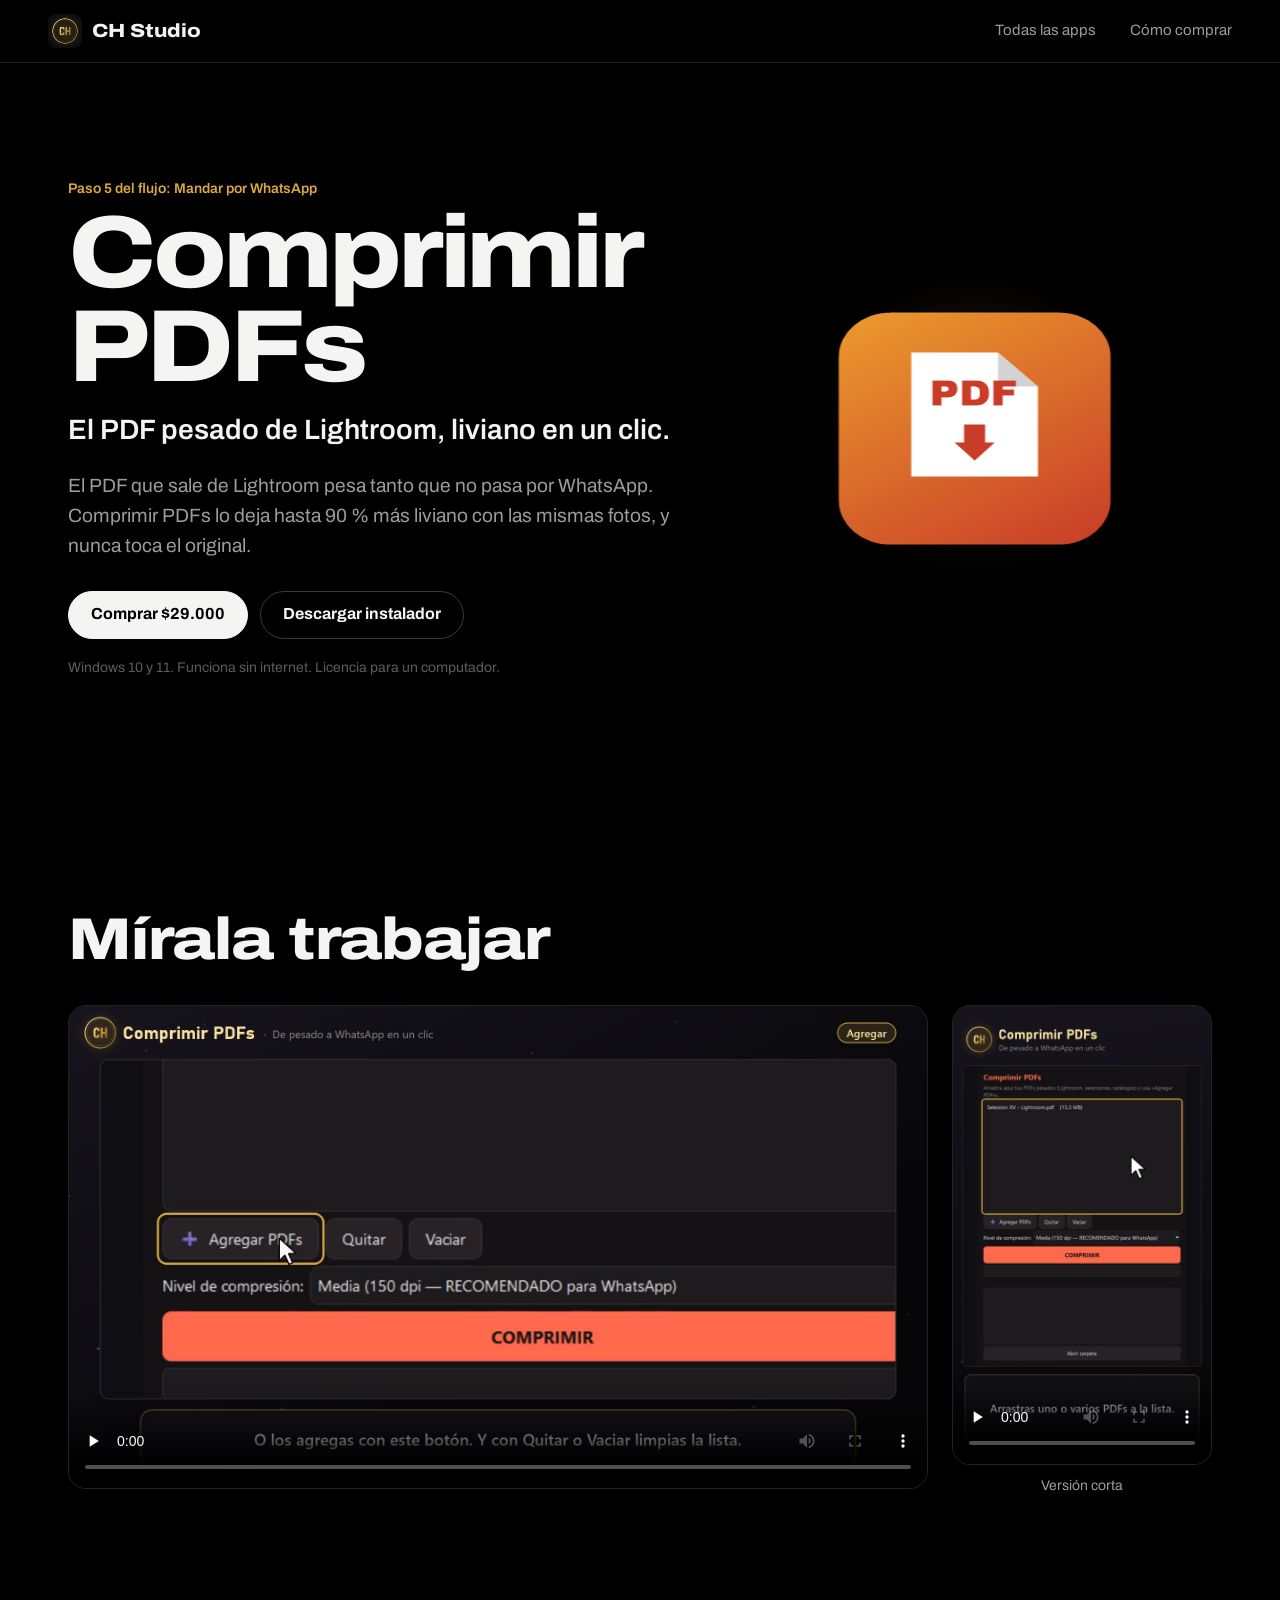
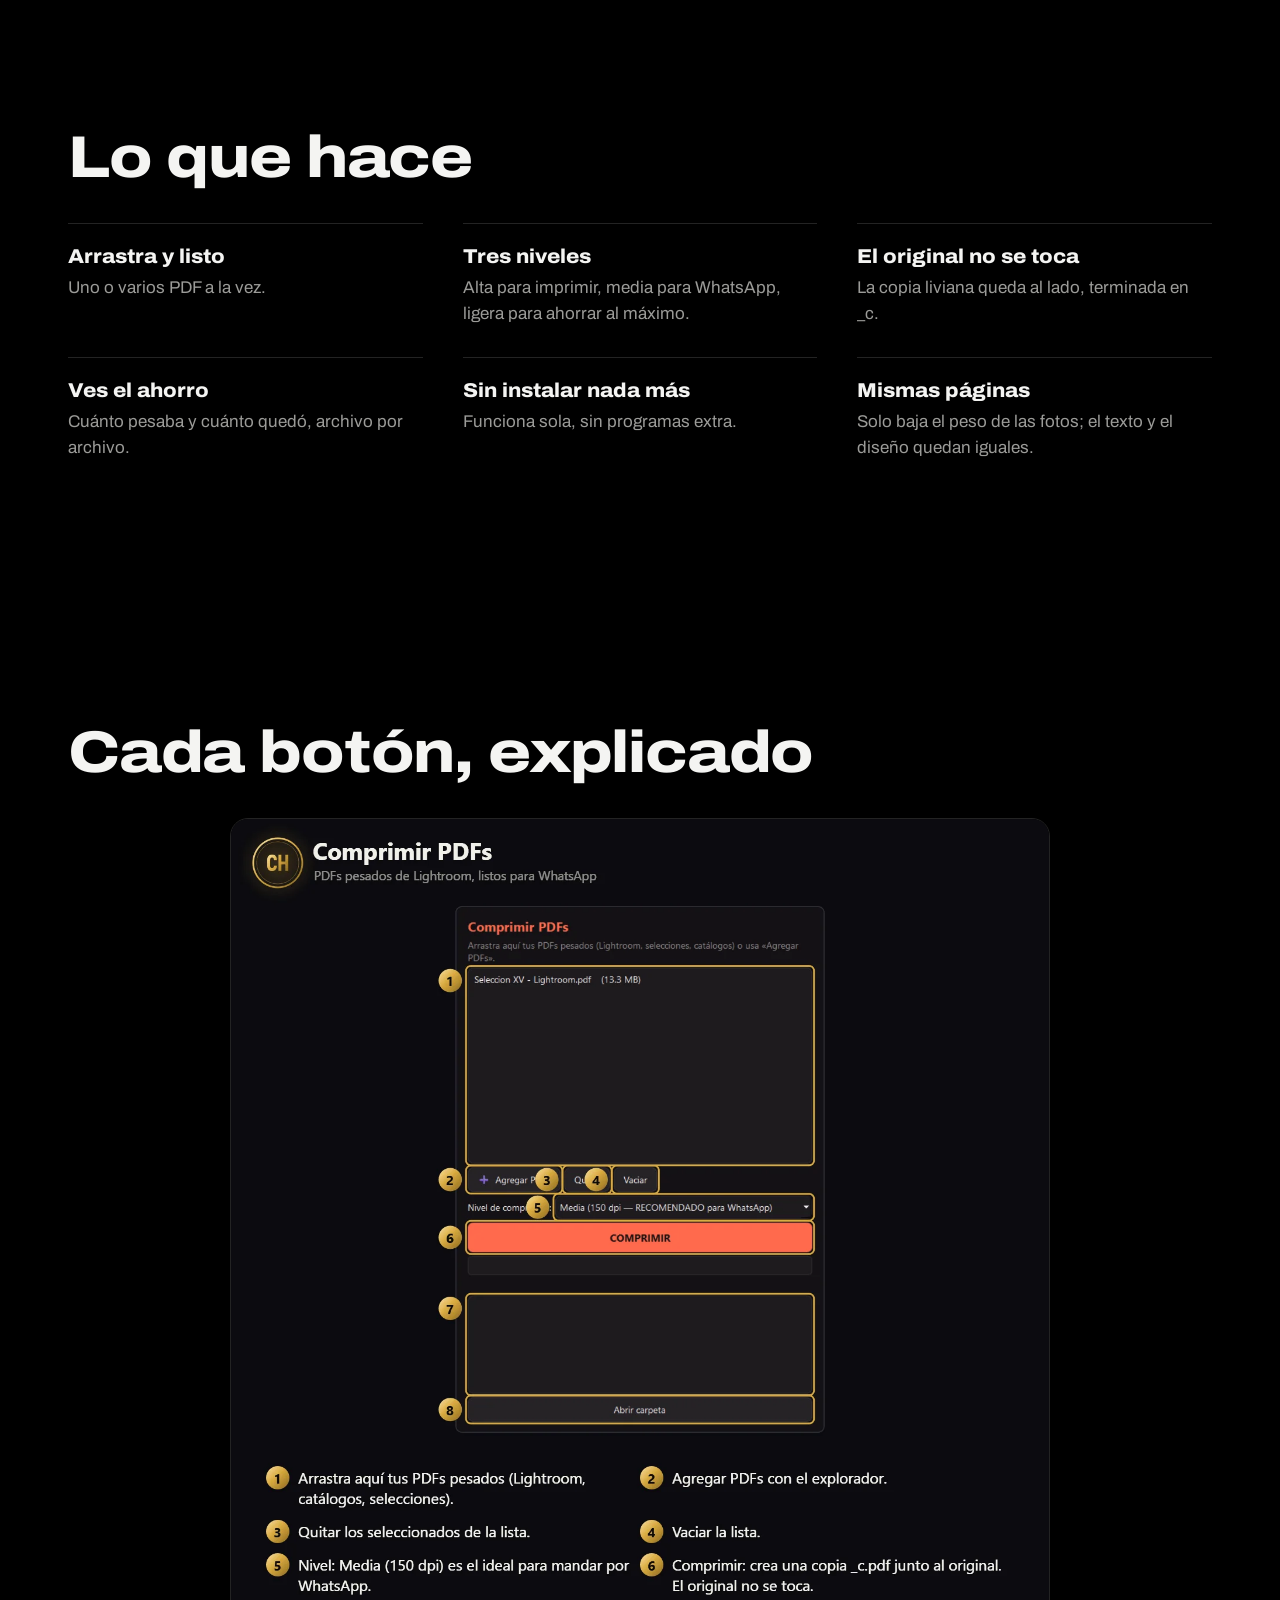
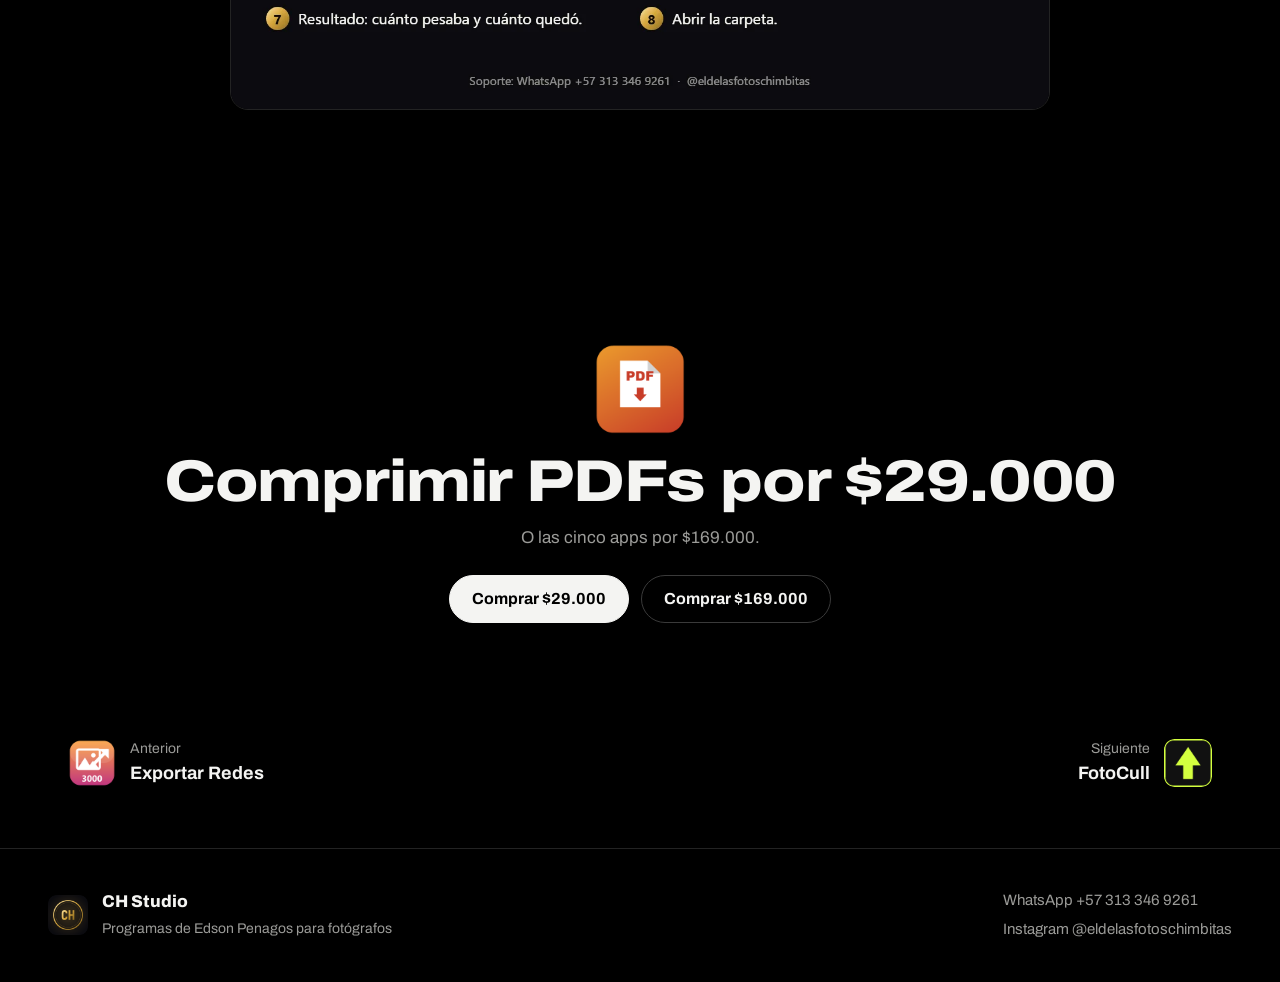
==== comprimir-pdfs.html @ 0a43f60b "Tienda CH Studio: portada, paginas de apps, videos y compra Co-Authored-By: Claude Opus 5.5 <noreply" ====
<!doctype html>
<html lang="es">
<head>
<meta charset="utf-8">
<meta name="viewport" content="width=device-width, initial-scale=1">
<title>Comprimir PDFs | CH Studio</title>
<meta name="description" content="El PDF pesado de Lightroom, liviano en un clic. El PDF que sale de Lightroom pesa tanto que no pasa por WhatsApp. Comprimir PDFs lo deja hasta 90 % más liviano con las mismas fotos, y nunca toca el original.">
<meta property="og:title" content="Comprimir PDFs | CH Studio">
<meta property="og:description" content="El PDF pesado de Lightroom, liviano en un clic. El PDF que sale de Lightroom pesa tanto que no pasa por WhatsApp. Comprimir PDFs lo deja hasta 90 % más liviano con las mismas fotos, y nunca toca el original.">
<meta property="og:image" content="https://eldelasfotoschimbitas.github.io/chstudio/video/comprimir-pdfs-guia.jpg">
<meta property="og:url" content="https://eldelasfotoschimbitas.github.io/chstudio/comprimir-pdfs.html">
<meta property="og:type" content="website">
<meta name="theme-color" content="#000000">
<link rel="icon" href="favicon.png">
<link rel="preconnect" href="https://fonts.googleapis.com"><link rel="preconnect" href="https://fonts.gstatic.com" crossorigin><link href="https://fonts.googleapis.com/css2?family=Archivo:wdth,wght@62..125,300..900&display=swap" rel="stylesheet">
<link rel="stylesheet" href="estilo.css">
</head>
<body>
<header class="barra">
  <a class="marca" href="index.html" aria-label="CH Studio, inicio"><img src="img/ch.png" alt="" width="34" height="34"><span>CH Studio</span></a>
  <nav><a href="index.html#apps">Todas las apps</a><a href="index.html#comprar-como">Cómo comprar</a></nav>
</header>

<main class="prod">
<section class="prod-hero">
  <div class="prod-txt">
    <p class="paso">Paso 5 del flujo: Mandar por WhatsApp</p>
    <h1>Comprimir PDFs</h1>
    <p class="frase">El PDF pesado de Lightroom, liviano en un clic.</p>
    <p class="lead">El PDF que sale de Lightroom pesa tanto que no pasa por WhatsApp. Comprimir PDFs lo deja hasta 90 % más liviano con las mismas fotos, y nunca toca el original.</p>
    <div class="cta">
      <button type="button" class="btn" data-comprar data-nombre="Comprimir PDFs" data-precio="29000" data-archivo="CHStudio-ComprimirPDFs-Setup.exe" data-mb="25">Comprar $29.000</button>
      <a class="btn sec" href="https://github.com/eldelasfotoschimbitas/chstudio/releases/latest/download/CHStudio-ComprimirPDFs-Setup.exe">Descargar instalador</a>
    </div>
    <p class="req">Windows 10 y 11. Funciona sin internet. Licencia para un computador.</p>
  </div>
  <div class="prod-ico"><img src="img/apps/comprimir-pdfs.png" alt="Ícono de Comprimir PDFs" width="256" height="256"></div>
</section>

<section class="ver">
  <h2>Mírala trabajar</h2>
  <div class="videos">
    <video controls preload="none" poster="video/comprimir-pdfs-guia.jpg" width="1920" height="1080">
      <source src="video/comprimir-pdfs-guia.mp4" type="video/mp4">
    </video>
    <figure class="corto">
      <video controls preload="none" poster="video/comprimir-pdfs-corto.jpg" width="1080" height="1920">
        <source src="video/comprimir-pdfs-corto.mp4" type="video/mp4">
      </video>
      <figcaption>Versión corta</figcaption>
    </figure>
  </div>
</section>

<section class="funciones">
  <h2>Lo que hace</h2>
  <ul><li><h3>Arrastra y listo</h3><p>Uno o varios PDF a la vez.</p></li><li><h3>Tres niveles</h3><p>Alta para imprimir, media para WhatsApp, ligera para ahorrar al máximo.</p></li><li><h3>El original no se toca</h3><p>La copia liviana queda al lado, terminada en _c.</p></li><li><h3>Ves el ahorro</h3><p>Cuánto pesaba y cuánto quedó, archivo por archivo.</p></li><li><h3>Sin instalar nada más</h3><p>Funciona sola, sin programas extra.</p></li><li><h3>Mismas páginas</h3><p>Solo baja el peso de las fotos; el texto y el diseño quedan iguales.</p></li></ul>
</section>

<section class="guia">
  <h2>Cada botón, explicado</h2>
  <a href="img/guias/comprimir-pdfs.webp" target="_blank" rel="noopener">
    <img src="img/guias/comprimir-pdfs.webp" alt="Guía de Comprimir PDFs con cada botón numerado y explicado" loading="lazy" width="1400" height="1600">
  </a>
</section>

<section class="cierre">
  <img src="img/apps/comprimir-pdfs.png" alt="" width="96" height="96">
  <h2>Comprimir PDFs por $29.000</h2>
  <p>O las cinco apps por $169.000.</p>
  <div class="cta"><button type="button" class="btn" data-comprar data-nombre="Comprimir PDFs" data-precio="29000" data-archivo="CHStudio-ComprimirPDFs-Setup.exe" data-mb="25">Comprar $29.000</button><button type="button" class="btn sec" data-comprar data-nombre="Suite completa" data-precio="169000" data-archivo="CHStudio-Suite-Setup.exe" data-mb="39">Comprar $169.000</button></div>
</section>

<nav class="otras" aria-label="Otras apps">
  <a href="exportar-redes.html"><img src="img/apps/exportar-redes.png" alt="" width="48" height="48"><span>Anterior<br><b>Exportar Redes</b></span></a>
  <a href="fotocull.html" class="der"><span>Siguiente<br><b>FotoCull</b></span><img src="img/apps/fotocull.png" alt="" width="48" height="48"></a>
</nav>
</main>
<footer class="pie">
  <div><img src="img/ch.png" alt="" width="40" height="40"><p>CH Studio<br><span>Programas de Edson Penagos para fotógrafos</span></p></div>
  <div class="pie-links">
    <a href="https://wa.me/573133469261" target="_blank" rel="noopener">WhatsApp +57 313 346 9261</a>
    <a href="https://www.instagram.com/eldelasfotoschimbitas" target="_blank" rel="noopener">Instagram @eldelasfotoschimbitas</a>
  </div>
</footer>

<dialog id="compra" aria-labelledby="compra-titulo">
  <form method="dialog" class="cerrar-f"><button class="cerrar" aria-label="Cerrar">×</button></form>
  <h2 id="compra-titulo">Comprar <span data-c="nombre"></span></h2>
  <p class="precio-dlg" data-c="precio"></p>
  <ol class="pasos-compra">
    <li>
      <h3>Descarga e instala</h3>
      <p>Funciona en Windows 10 y 11. Pesa <span data-c="mb"></span> MB.</p>
      <a class="btn sec" data-c="descarga" href="#">Descargar instalador</a>
    </li>
    <li>
      <h3>Copia tu código de equipo</h3>
      <p>Al abrir la app aparece un código como <code>3QPC9-U39LG-AJ6</code>. Pégalo aquí:</p>
      <input id="codigo" autocomplete="off" spellcheck="false" placeholder="XXXXX-XXXXX-XXX" aria-label="Código de equipo">
    </li>
    <li>
      <h3>Paga <span data-c="precio2"></span></h3>
      <div class="cuentas">
        <div><span>Nequi</span><b>3232277118</b><button type="button" class="copiar" data-copiar="3232277118">Copiar</button></div>
        <div><span>Bancolombia Ahorros</span><b>31236611151</b><button type="button" class="copiar" data-copiar="31236611151">Copiar</button></div>
      </div>
      <p class="nota">A nombre de Edson David Penagos.</p>
    </li>
    <li>
      <h3>Envía el comprobante</h3>
      <p>Te respondemos por WhatsApp con tu clave de activación.</p>
      <a class="btn wa" id="enviar-wa" href="#" target="_blank" rel="noopener">Enviar comprobante por WhatsApp</a>
    </li>
  </ol>
</dialog>
<script>window.CH = {"wa": "573133469261", "descarga": "https://github.com/eldelasfotoschimbitas/chstudio/releases/latest/download/"};</script>
<script src="tienda.js"></script>
</body></html>
---- estilo.css ----
:root {
  --negro: #000;
  --blanco: #f4f4f2;
  --gris: #9b9b98;
  --gris-2: #5c5c5a;
  --linea: #232323;
  --panel: #0c0c0c;
  --oro: #d9a93f;
  --oro-claro: #fbe3a1;
  --ancho: 1240px;
  color-scheme: dark;
}

* { box-sizing: border-box; }
html { scroll-behavior: smooth; }
body {
  margin: 0;
  background: var(--negro);
  color: var(--blanco);
  font-family: "Archivo", "Segoe UI", system-ui, sans-serif;
  font-size: 17px;
  line-height: 1.55;
  font-variation-settings: "wdth" 100;
  -webkit-font-smoothing: antialiased;
}
img, video { max-width: 100%; display: block; }
a { color: inherit; }
h1, h2, h3 { margin: 0; line-height: 1.02; font-weight: 800; }
h2 {
  font-size: clamp(34px, 4.6vw, 64px);
  font-variation-settings: "wdth" 118;
  letter-spacing: -0.02em;
}
p { margin: 0; }
:focus-visible { outline: 2px solid var(--oro); outline-offset: 3px; border-radius: 6px; }
code { font-family: Consolas, monospace; background: #161616; padding: 2px 6px; border-radius: 4px; }

/* ---------- barra ---------- */
.barra {
  position: sticky; top: 0; z-index: 20;
  display: flex; align-items: center; justify-content: space-between;
  padding: 14px clamp(16px, 4vw, 48px);
  background: rgba(0, 0, 0, .82);
  backdrop-filter: blur(12px);
  border-bottom: 1px solid var(--linea);
}
.marca { display: flex; align-items: center; gap: 10px; text-decoration: none; font-weight: 800;
  font-variation-settings: "wdth" 115; font-size: 19px; }
.barra nav { display: flex; gap: clamp(14px, 3vw, 34px); font-size: 15px; }
.barra nav a { text-decoration: none; color: var(--gris); }
.barra nav a:hover { color: var(--blanco); }

/* ---------- botones ---------- */
.btn {
  display: inline-flex; align-items: center; justify-content: center;
  min-height: 48px; padding: 0 22px;
  border-radius: 999px; border: 1px solid var(--blanco);
  background: var(--blanco); color: var(--negro);
  font: inherit; font-weight: 700; font-size: 16px; text-decoration: none; cursor: pointer;
  transition: background .15s, color .15s, border-color .15s;
}
.btn:hover { background: var(--oro-claro); border-color: var(--oro-claro); }
.btn.sec { background: transparent; color: var(--blanco); border-color: #3a3a3a; }
.btn.sec:hover { border-color: var(--blanco); }
.btn.wa { background: #1faf5a; border-color: #1faf5a; color: #fff; }
.btn.wa:hover { background: #25d366; border-color: #25d366; }
.cta { display: flex; flex-wrap: wrap; gap: 12px; margin-top: 30px; }

main section { padding: clamp(64px, 9vw, 130px) clamp(16px, 4vw, 48px); max-width: var(--ancho); margin: 0 auto; }

/* ---------- hero: hoja de contactos con apps flotando ---------- */
.hero {
  display: grid; grid-template-columns: 1fr 1.05fr; gap: clamp(28px, 5vw, 72px); align-items: center;
  padding-top: clamp(48px, 7vw, 96px);
}
.hero h1 {
  font-size: clamp(44px, 5.2vw, 80px);
  font-variation-settings: "wdth" 112;
  letter-spacing: -0.035em;
  line-height: .95;
}
.lead { color: var(--gris); font-size: clamp(17px, 1.5vw, 20px); max-width: 34em; margin-top: 24px; }

.hoja {
  position: relative;
  padding: 26px 22px;
  background:
    radial-gradient(circle, #000 0 4px, transparent 5px) 0 6px / 22px 22px repeat-x,
    radial-gradient(circle, #000 0 4px, transparent 5px) 0 calc(100% - 6px) / 22px 22px repeat-x,
    #151515;
  border-radius: 6px;
  transform: rotate(-1.5deg);
}
.hoja-fotos { display: grid; grid-template-columns: repeat(4, 1fr); gap: 10px; }
.hoja-fotos figure { margin: 0; }
.hoja-fotos img { width: 100%; aspect-ratio: 5 / 6; object-fit: cover; filter: grayscale(1) contrast(1.08) brightness(.82); }
.hoja-fotos figcaption {
  font-size: 10px; color: #6b6b6b; margin-top: 3px; letter-spacing: .04em;
  font-variation-settings: "wdth" 75;
}

.flota {
  position: absolute; width: clamp(70px, 9vw, 122px); text-decoration: none;
  filter: drop-shadow(0 18px 28px rgba(0, 0, 0, .75));
  animation: flotar 7s ease-in-out infinite;
  transform-origin: center;
}
.flota img { width: 100%; height: auto; border-radius: 22%; transition: transform .2s; }
.flota span {
  position: absolute; left: 50%; top: 100%; transform: translate(-50%, 4px);
  white-space: nowrap; font-size: 13px; font-weight: 700; background: var(--blanco); color: var(--negro);
  padding: 3px 10px; border-radius: 999px; opacity: 0; transition: opacity .15s;
}
.flota:hover img, .flota:focus-visible img { transform: scale(1.08) rotate(-3deg); }
.flota:hover span, .flota:focus-visible span { opacity: 1; }
.f0 { left: -6%; top: 8%; animation-duration: 7.5s; }
.f1 { left: 38%; top: -9%; animation-duration: 6.2s; animation-delay: -2s; }
.f2 { right: -5%; top: 22%; animation-duration: 8s; animation-delay: -4s; }
.f3 { left: 16%; bottom: -8%; animation-duration: 6.8s; animation-delay: -1s; }
.f4 { right: 14%; bottom: 6%; animation-duration: 7.2s; animation-delay: -3s; }
@keyframes flotar {
  0%, 100% { translate: 0 0; rotate: -2deg; }
  50% { translate: 0 -16px; rotate: 2deg; }
}

/* ---------- lista de apps ---------- */
.apps .sub { color: var(--gris); margin-top: 14px; }
.filas { list-style: none; margin: 48px 0 0; padding: 0; border-top: 1px solid var(--linea); }
.fila {
  display: grid; grid-template-columns: 34px 80px 1fr auto; gap: clamp(14px, 2.4vw, 30px); align-items: center;
  padding: 26px 0; border-bottom: 1px solid var(--linea);
}
.fila .n { color: var(--gris-2); font-weight: 700; font-variation-settings: "wdth" 80; font-size: 20px; }
.fila .ico { border-radius: 22%; }
.paso { color: var(--oro); font-size: 14px; font-weight: 600; margin-bottom: 4px; }
.fila h3 { font-size: clamp(24px, 2.6vw, 34px); font-variation-settings: "wdth" 112; letter-spacing: -0.015em; }
.fila h3 a { text-decoration: none; }
.fila h3 a:hover { text-decoration: underline; text-decoration-thickness: 2px; text-underline-offset: 5px; }
.fila .txt p:last-child { color: var(--gris); margin-top: 6px; }
.fila .acc { display: flex; gap: 10px; flex-wrap: wrap; justify-content: flex-end; }

/* ---------- suite ---------- */
.suite {
  display: grid; grid-template-columns: 1.2fr 1fr; gap: 40px; align-items: center;
  border: 1px solid #2c2c2c; border-radius: 28px; padding: clamp(28px, 5vw, 64px) !important;
  margin-top: 20px !important; background: var(--panel);
}
.suite > div > p { color: var(--gris); margin-top: 16px; font-size: 19px; }
.suite s { color: var(--gris-2); }
.suite-iconos { display: grid; grid-template-columns: repeat(3, 1fr); gap: 18px; justify-items: center; }
.suite-iconos img { width: 100%; max-width: 104px; border-radius: 22%; }

/* ---------- cómo comprar ---------- */
.como { display: grid; grid-template-columns: 1fr 1fr; gap: 20px 64px; align-items: start; }
.como h2 { grid-column: 1 / -1; }
.como ol { list-style: none; counter-reset: p; margin: 20px 0 0; padding: 0; }
.como li { counter-increment: p; position: relative; padding: 0 0 26px 58px; }
.como li::before {
  content: counter(p); position: absolute; left: 0; top: -4px;
  width: 40px; height: 40px; border-radius: 50%; border: 1px solid #3a3a3a;
  display: grid; place-items: center; font-weight: 800; color: var(--oro);
}
.como h3 { font-size: 21px; font-variation-settings: "wdth" 110; }
.como li p { color: var(--gris); margin-top: 6px; max-width: 32em; }
.como-img { margin: 20px 0 0; }
.como-img img { border-radius: 16px; border: 1px solid var(--linea); }

/* ---------- preguntas ---------- */
.faq { max-width: 900px !important; }
.faq h2 { margin-bottom: 30px; }
.faq details { border-top: 1px solid var(--linea); padding: 20px 0; }
.faq details:last-of-type { border-bottom: 1px solid var(--linea); }
.faq summary { cursor: pointer; font-weight: 700; font-size: 19px; list-style: none; display: flex; justify-content: space-between; gap: 20px; }
.faq summary::after { content: "+"; color: var(--gris); font-weight: 400; }
.faq details[open] summary::after { content: "−"; }
.faq details p { color: var(--gris); margin-top: 12px; max-width: 46em; }

/* ---------- página de producto ---------- */
.prod-hero { display: grid; grid-template-columns: 1.3fr 1fr; gap: 48px; align-items: center; }
.prod-hero h1 { font-size: clamp(52px, 8vw, 118px); font-variation-settings: "wdth" 115; letter-spacing: -0.04em; line-height: .92; margin-top: 6px; }
.frase { font-size: clamp(21px, 2.2vw, 28px); margin-top: 18px; font-weight: 600; max-width: 22em; line-height: 1.25; }
.req { color: var(--gris-2); font-size: 14px; margin-top: 18px; }
.prod-ico { display: grid; place-items: center; position: relative; }
.prod-ico::before {
  content: ""; position: absolute; width: 70%; aspect-ratio: 1; border-radius: 50%;
  background: radial-gradient(circle, rgba(217, 169, 63, .22), transparent 68%);
}
.prod-ico img { width: min(300px, 70%); border-radius: 22%; position: relative;
  filter: drop-shadow(0 30px 50px rgba(0, 0, 0, .9)); animation: flotar 7s ease-in-out infinite; }

.ver h2, .funciones h2, .guia h2 { margin-bottom: 36px; }
.videos { display: grid; grid-template-columns: 1fr 260px; gap: 24px; align-items: start; }
.videos video { width: 100%; height: auto; border-radius: 18px; background: #111; border: 1px solid var(--linea); }
.corto { margin: 0; }
.corto figcaption { color: var(--gris); font-size: 14px; margin-top: 10px; text-align: center; }

.funciones ul { list-style: none; padding: 0; margin: 0; display: grid; grid-template-columns: repeat(3, 1fr); gap: 0 40px; }
.funciones li { border-top: 1px solid var(--linea); padding: 22px 0 30px; }
.funciones h3 { font-size: 20px; font-variation-settings: "wdth" 108; }
.funciones li p { color: var(--gris); margin-top: 8px; }

.guia img { border-radius: 18px; border: 1px solid var(--linea); max-width: 820px; margin: 0 auto; width: 100%; height: auto; }

.cierre { text-align: center; display: grid; justify-items: center; gap: 14px; }
.cierre img { border-radius: 22%; }
.cierre p { color: var(--gris); }
.cierre .cta { justify-content: center; margin-top: 10px; }

.otras { display: flex; justify-content: space-between; gap: 16px; max-width: var(--ancho); margin: 0 auto;
  padding: 0 clamp(16px, 4vw, 48px) 60px; }
.otras a { display: flex; align-items: center; gap: 14px; text-decoration: none; color: var(--gris); font-size: 14px; }
.otras a b { color: var(--blanco); font-size: 18px; }
.otras a img { border-radius: 22%; }
.otras .der { text-align: right; }

/* ---------- pie ---------- */
.pie {
  border-top: 1px solid var(--linea); padding: 40px clamp(16px, 4vw, 48px);
  display: flex; justify-content: space-between; align-items: center; gap: 24px; flex-wrap: wrap;
}
.pie > div:first-child { display: flex; gap: 14px; align-items: center; font-weight: 800; }
.pie span { color: var(--gris); font-weight: 400; font-size: 14px; }
.pie-links { display: flex; flex-direction: column; gap: 6px; font-size: 15px; color: var(--gris); }
.pie-links a { text-decoration: none; }
.pie-links a:hover { color: var(--blanco); }

/* ---------- diálogo de compra ---------- */
dialog {
  width: min(560px, calc(100vw - 24px)); max-height: calc(100vh - 32px);
  background: #0b0b0b; color: var(--blanco); border: 1px solid #2e2e2e; border-radius: 24px;
  padding: 30px clamp(20px, 4vw, 36px);
}
dialog::backdrop { background: rgba(0, 0, 0, .78); backdrop-filter: blur(4px); }
dialog[open] { animation: abrir .2s ease-out; }
@keyframes abrir { from { opacity: 0; transform: translateY(10px); } }
dialog h2 { font-size: 30px; font-variation-settings: "wdth" 112; padding-right: 30px; }
.precio-dlg { color: var(--oro); font-size: 22px; font-weight: 800; margin-top: 4px; }
.cerrar-f { position: absolute; right: 18px; top: 16px; }
.cerrar { background: none; border: 0; color: var(--gris); font-size: 30px; cursor: pointer; line-height: 1; }
.cerrar:hover { color: var(--blanco); }
.pasos-compra { list-style: none; counter-reset: p; padding: 0; margin: 24px 0 0; }
.pasos-compra li { counter-increment: p; position: relative; padding: 0 0 22px 46px; }
.pasos-compra li::before {
  content: counter(p); position: absolute; left: 0; top: -2px; width: 30px; height: 30px; border-radius: 50%;
  background: var(--blanco); color: var(--negro); display: grid; place-items: center; font-weight: 800; font-size: 15px;
}
.pasos-compra h3 { font-size: 18px; }
.pasos-compra p { color: var(--gris); font-size: 15px; margin: 4px 0 10px; }
.pasos-compra .btn { min-height: 42px; font-size: 15px; }
#codigo {
  width: 100%; background: #151515; border: 1px solid #333; border-radius: 12px; color: var(--blanco);
  font: 700 20px Consolas, monospace; letter-spacing: .06em; padding: 12px 14px; text-transform: uppercase;
}
#codigo:focus { outline: none; border-color: var(--oro); }
.cuentas { display: grid; gap: 8px; }
.cuentas div { display: grid; grid-template-columns: 1fr auto auto; gap: 12px; align-items: center;
  background: #151515; border-radius: 12px; padding: 10px 12px; }
.cuentas span { color: var(--gris); font-size: 14px; }
.cuentas b { font: 700 17px Consolas, monospace; }
.copiar { background: none; border: 1px solid #3a3a3a; color: var(--blanco); border-radius: 999px; padding: 6px 12px; cursor: pointer; font: inherit; font-size: 13px; }
.copiar:hover { border-color: var(--blanco); }
.nota { font-size: 13px !important; margin-top: 8px !important; }

/* ---------- móvil ---------- */
@media (max-width: 900px) {
  .hero, .prod-hero, .suite, .como { grid-template-columns: 1fr; }
  .hoja { margin: 80px 10px 50px; }
  .f1 { top: -5%; }
  .prod-ico { order: -1; }
  .prod-ico img { width: 150px; }
  .videos { grid-template-columns: 1fr; }
  .corto { max-width: 300px; margin: 0 auto; }
  .funciones ul { grid-template-columns: 1fr; }
  .fila { grid-template-columns: 56px 1fr; }
  .fila .n { display: none; }
  .fila .ico { width: 56px; height: 56px; }
  .fila .acc { grid-column: 1 / -1; justify-content: flex-start; }
  .suite-iconos { grid-template-columns: repeat(5, 1fr); }
  .barra nav a:not(:first-child) { display: none; }
}
@media (prefers-reduced-motion: reduce) {
  * { animation: none !important; transition: none !important; scroll-behavior: auto !important; }
}
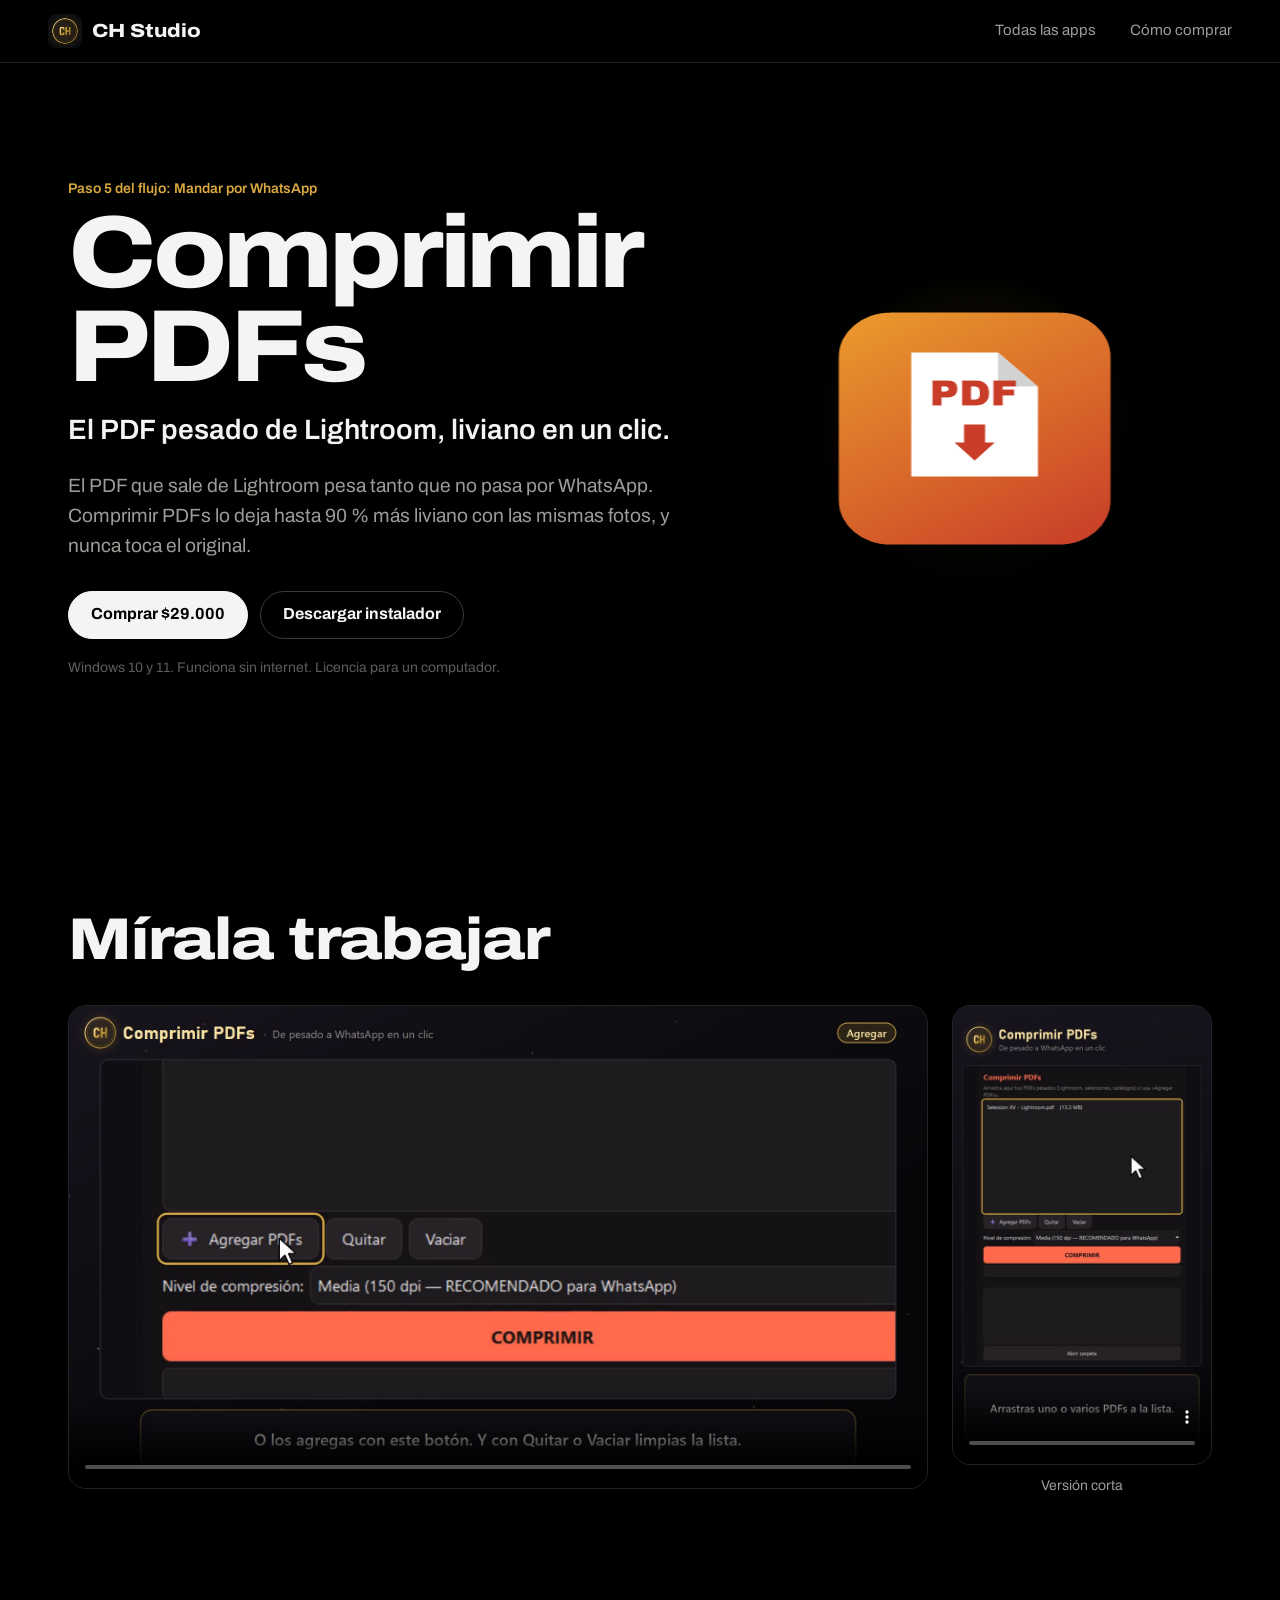
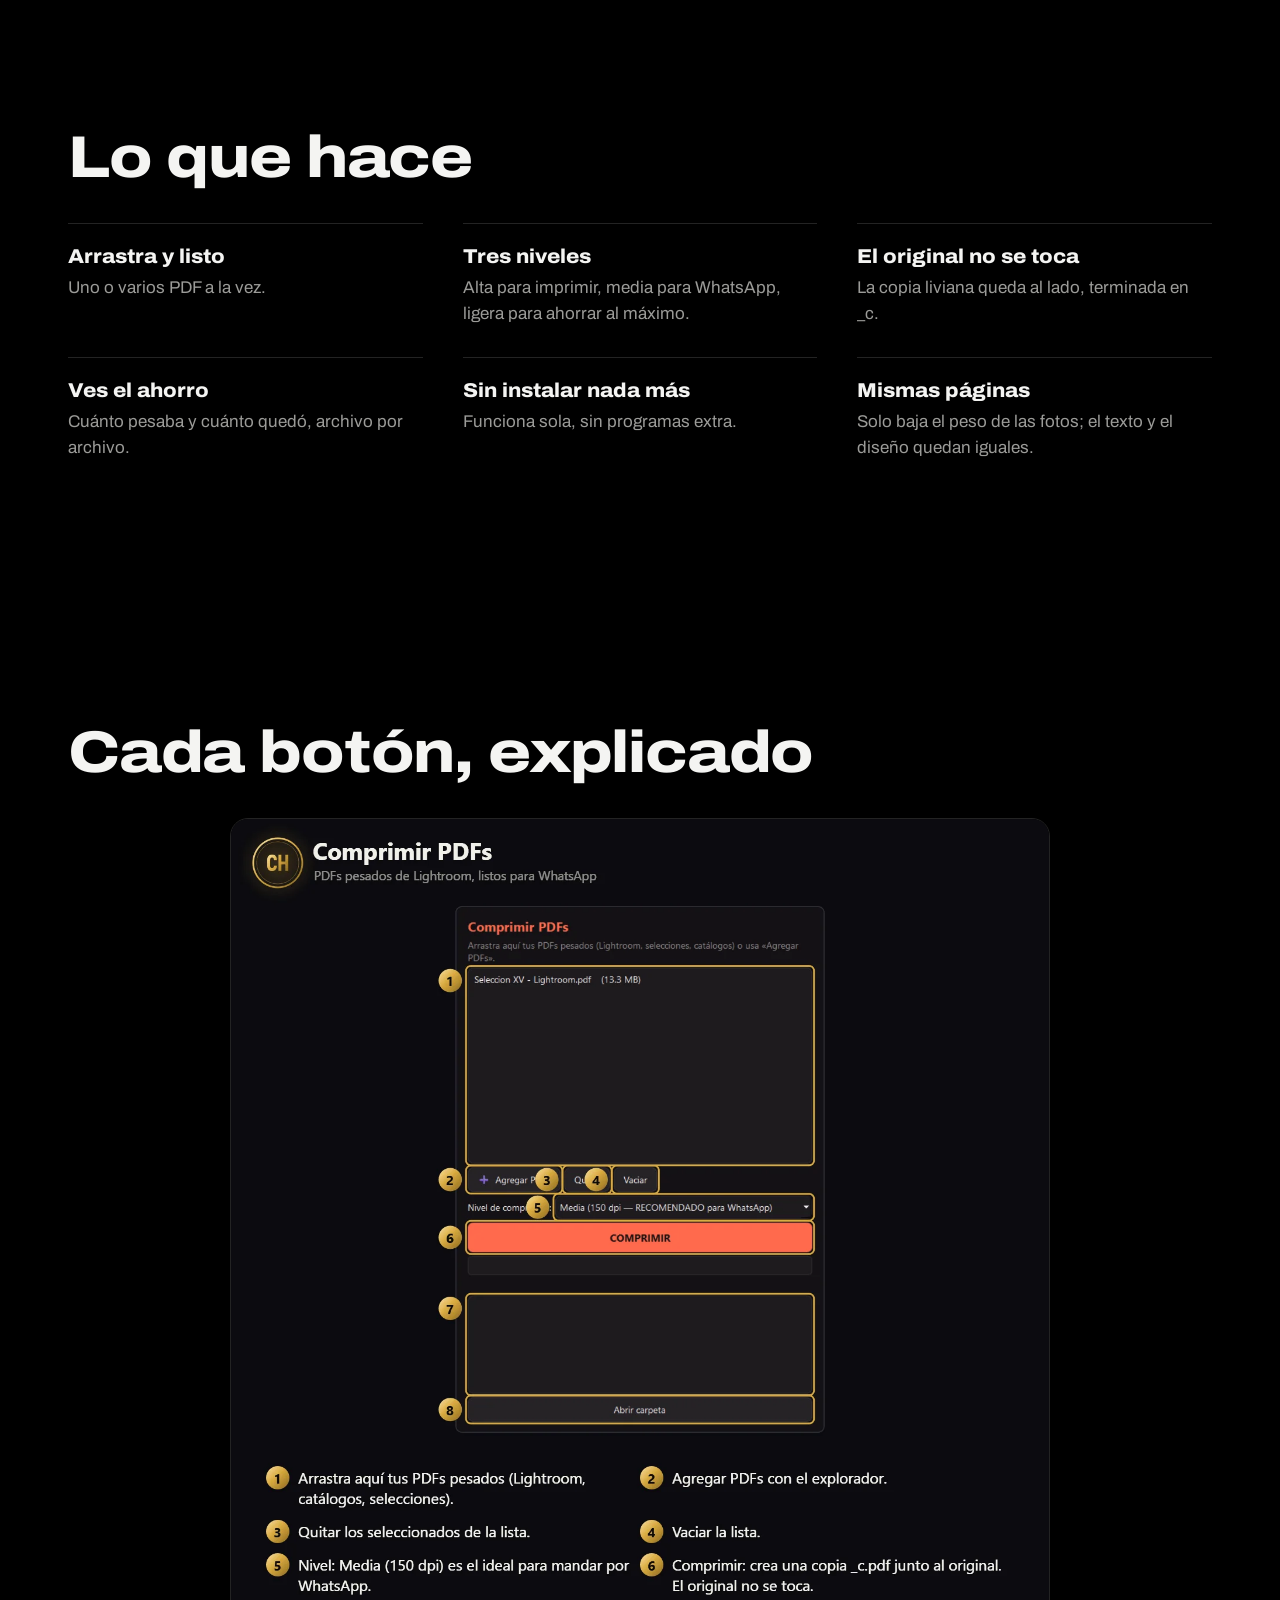
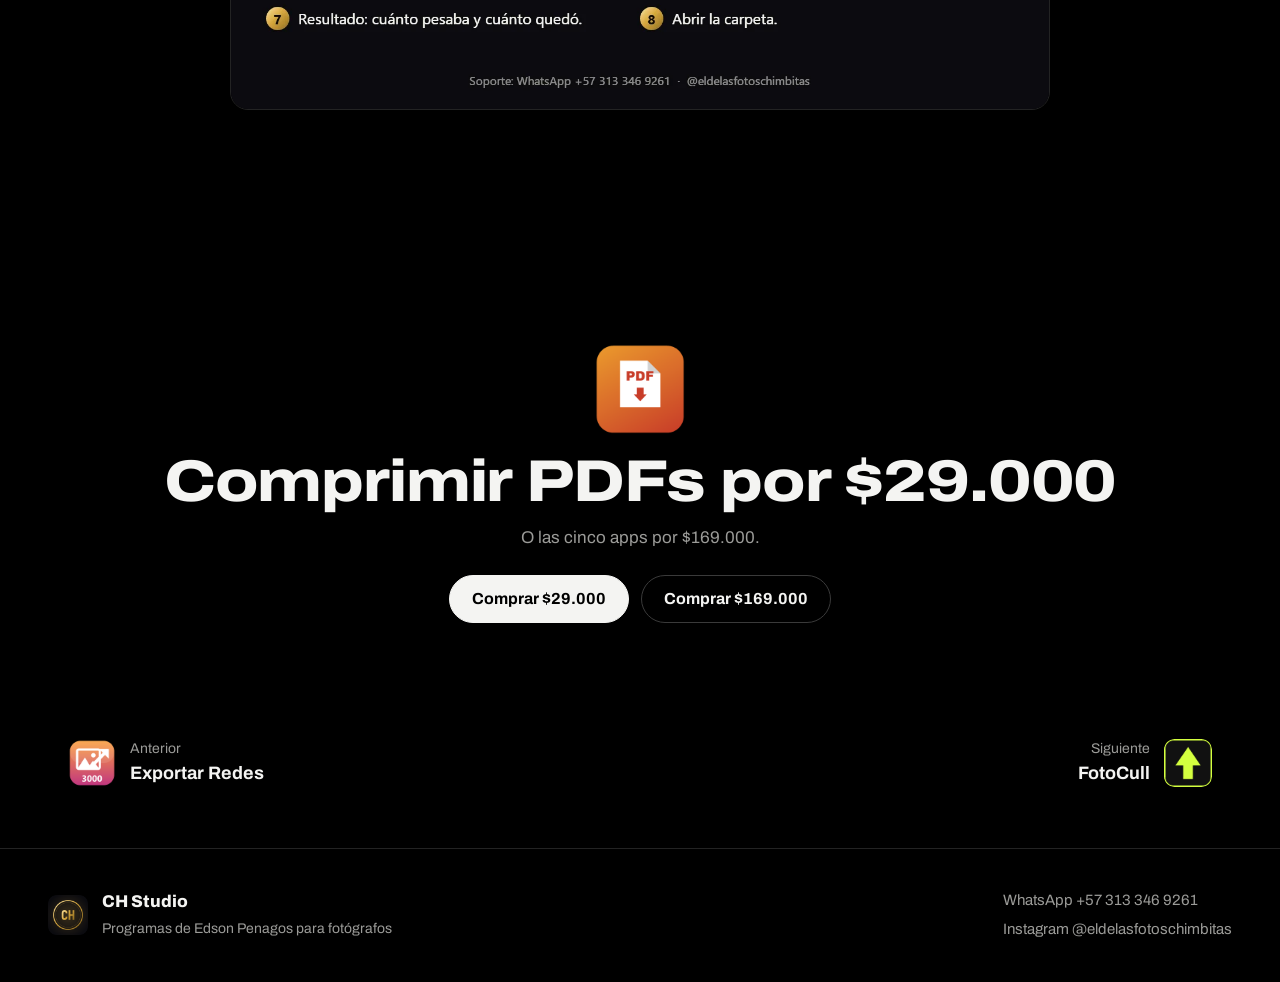
==== commit cf772293: "Quitar cuentas de pago de la web mientras se revisa la seguridad Co-Authored-By: Claude Opus 5.5 <no" ====
--- a/comprimir-pdfs.html
+++ b/comprimir-pdfs.html
@@ -100,17 +100,13 @@
       <input id="codigo" autocomplete="off" spellcheck="false" placeholder="XXXXX-XXXXX-XXX" aria-label="Código de equipo">
     </li>
     <li>
-      <h3>Paga <span data-c="precio2"></span></h3>
-      <div class="cuentas">
-        <div><span>Nequi</span><b>3232277118</b><button type="button" class="copiar" data-copiar="3232277118">Copiar</button></div>
-        <div><span>Bancolombia Ahorros</span><b>31236611151</b><button type="button" class="copiar" data-copiar="31236611151">Copiar</button></div>
-      </div>
-      <p class="nota">A nombre de Edson David Penagos.</p>
+      <h3>Pide los datos de pago</h3>
+      <p>Escríbenos por WhatsApp y te enviamos cómo pagar <span data-c="precio2"></span>.</p>
     </li>
     <li>
-      <h3>Envía el comprobante</h3>
-      <p>Te respondemos por WhatsApp con tu clave de activación.</p>
-      <a class="btn wa" id="enviar-wa" href="#" target="_blank" rel="noopener">Enviar comprobante por WhatsApp</a>
+      <h3>Recibe tu clave</h3>
+      <p>Cuando confirmemos el pago te enviamos tu clave de activación.</p>
+      <a class="btn wa" id="enviar-wa" href="#" target="_blank" rel="noopener">Escribir por WhatsApp</a>
     </li>
   </ol>
 </dialog>
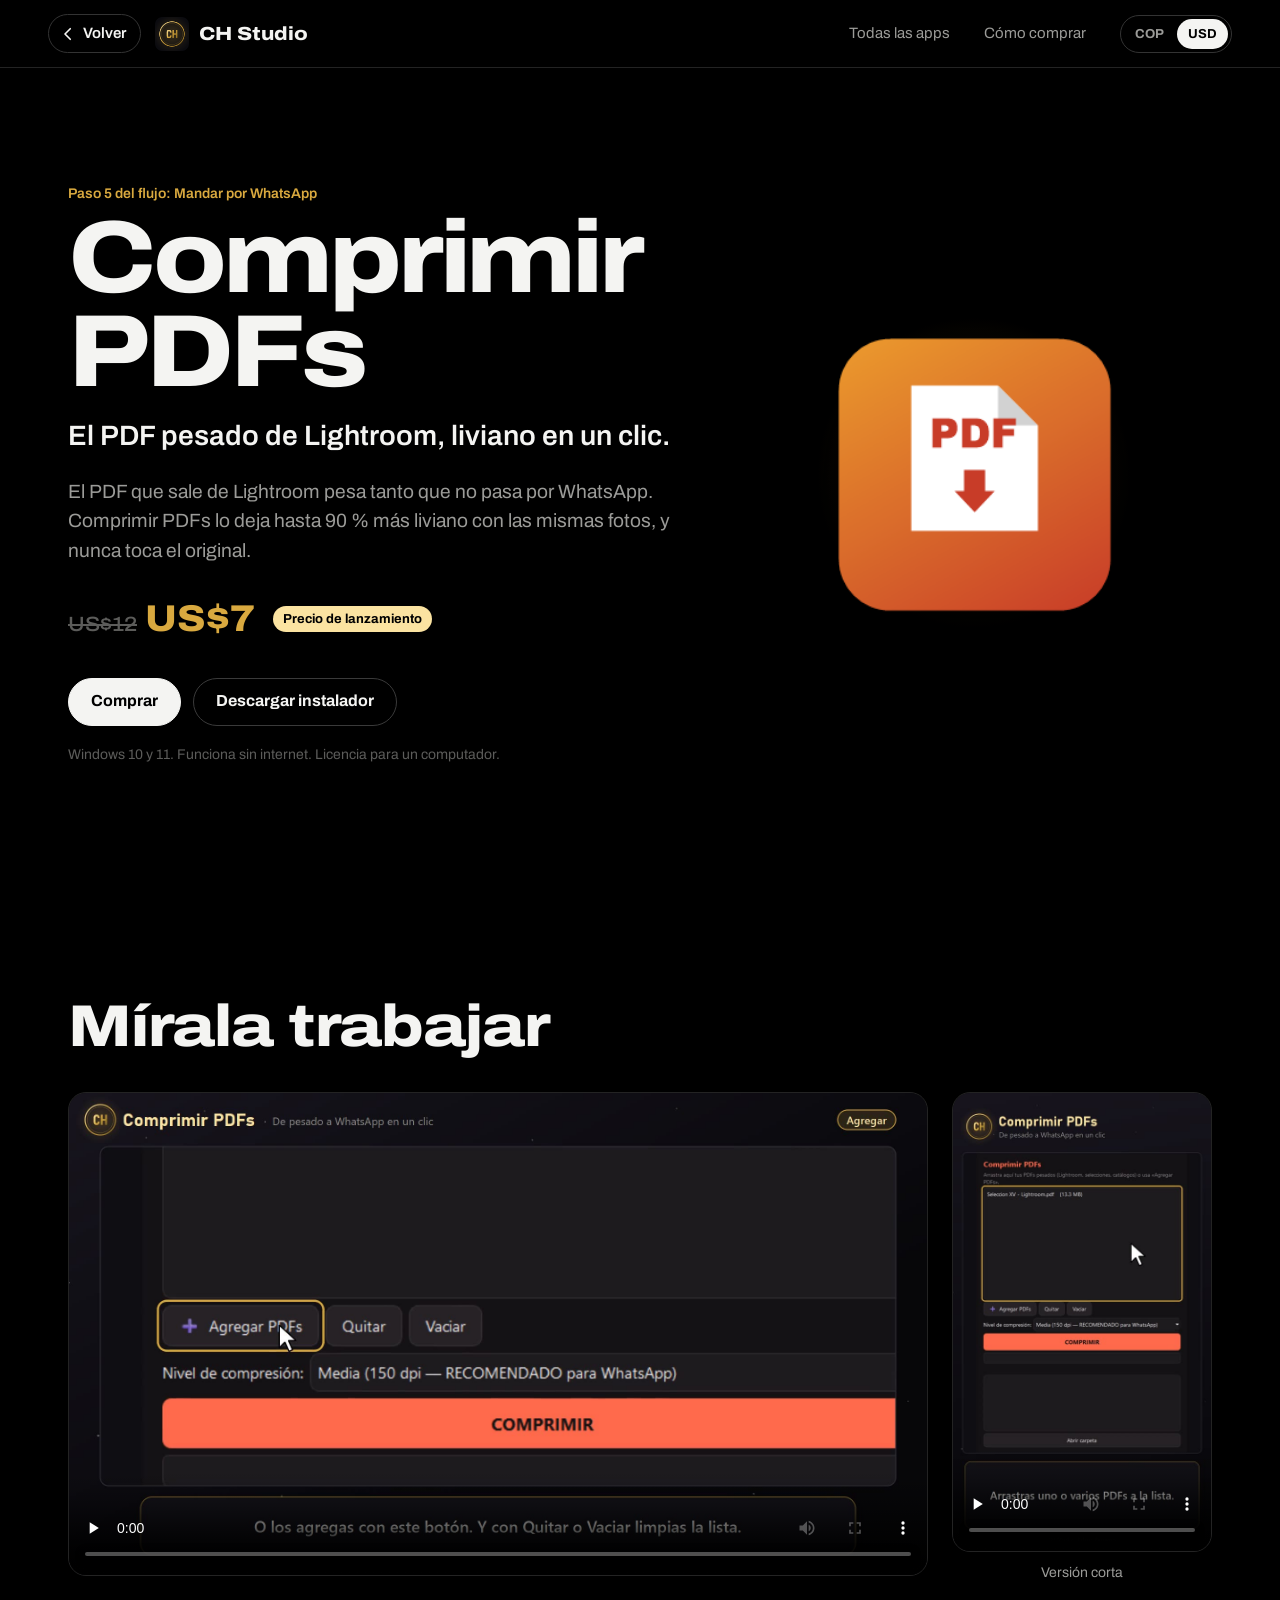
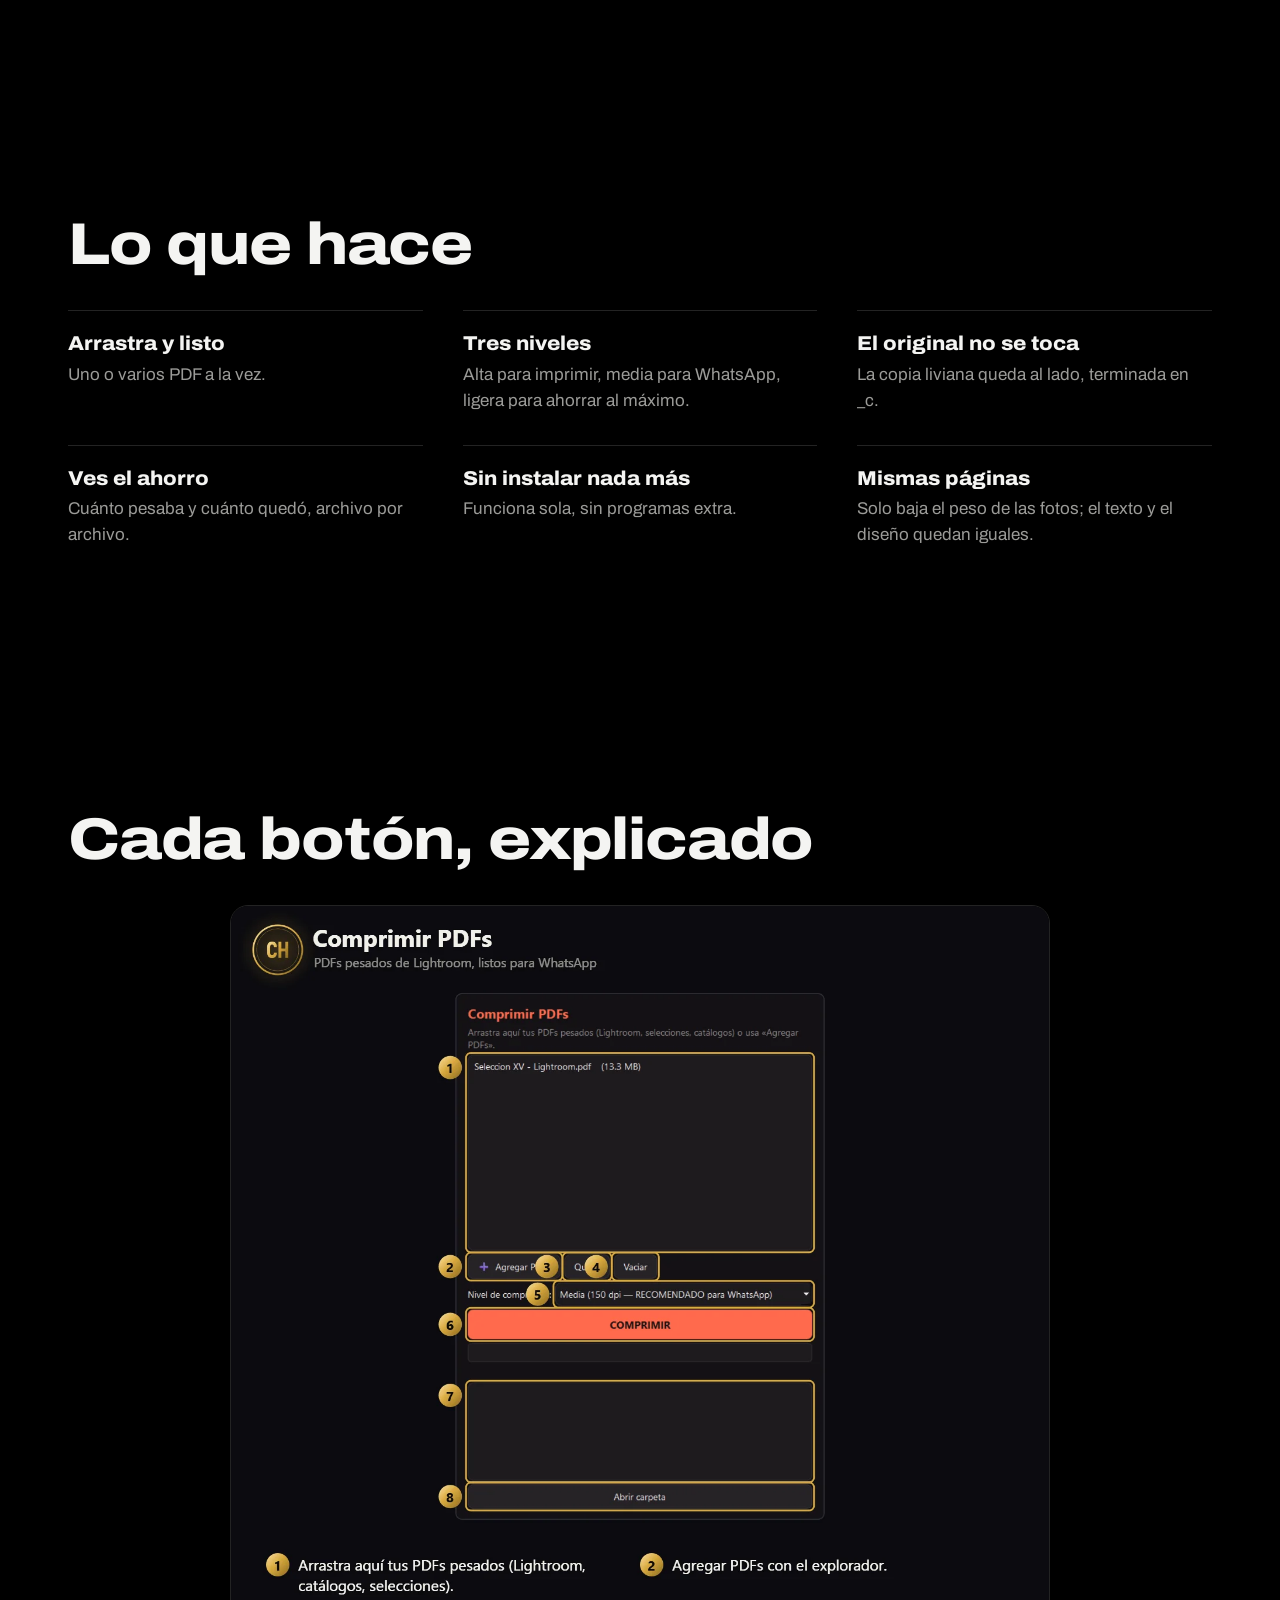
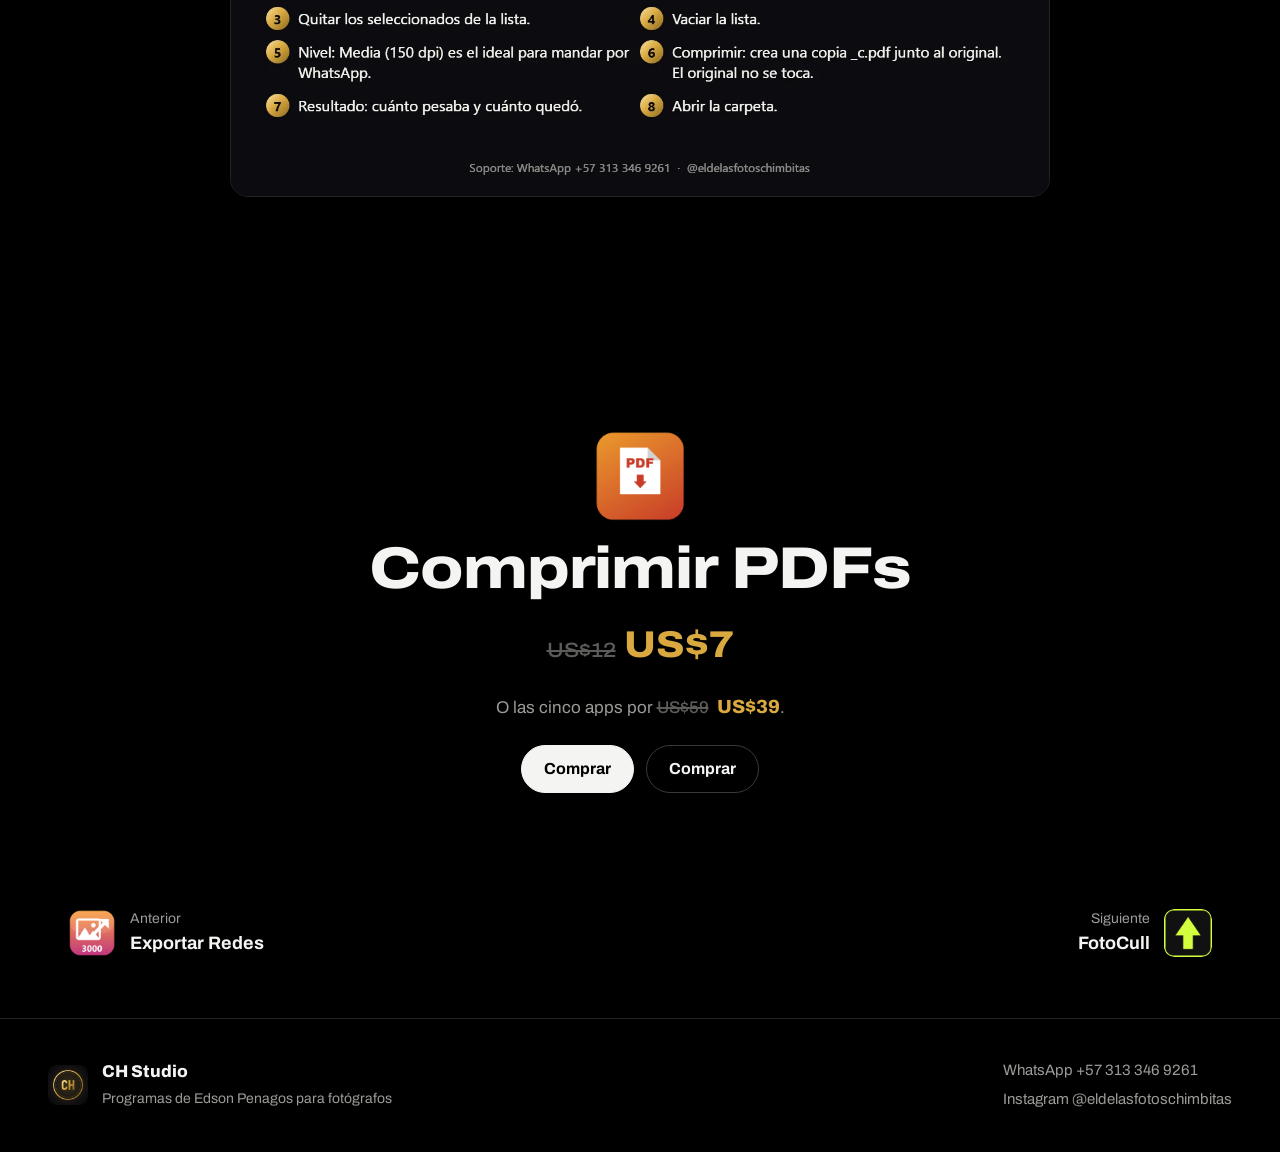
==== commit 4cd992e1: "Precios de lanzamiento con precio normal tachado, COP/USD, boton volver y subir, verificacion de des" ====
--- a/comprimir-pdfs.html
+++ b/comprimir-pdfs.html
@@ -17,9 +17,10 @@
 </head>
 <body>
 <header class="barra">
-  <a class="marca" href="index.html" aria-label="CH Studio, inicio"><img src="img/ch.png" alt="" width="34" height="34"><span>CH Studio</span></a>
-  <nav><a href="index.html#apps">Todas las apps</a><a href="index.html#comprar-como">Cómo comprar</a></nav>
+  <div class="izq"><a class="volver" href="index.html#apps"><svg viewBox="0 0 24 24" width="18" height="18" aria-hidden="true"><path d="M15 5l-7 7 7 7" fill="none" stroke="currentColor" stroke-width="2.2" stroke-linecap="round" stroke-linejoin="round"/></svg>Volver</a><a class="marca" href="index.html" aria-label="CH Studio, inicio"><img src="img/ch.png" alt="" width="34" height="34"><span>CH Studio</span></a></div>
+  <nav><a href="index.html#apps">Todas las apps</a><a href="index.html#comprar-como">Cómo comprar</a><div class="moneda" role="group" aria-label="Moneda"><button type="button" data-moneda="cop" aria-pressed="true">COP</button><button type="button" data-moneda="usd" aria-pressed="false">USD</button></div></nav>
 </header>
+<a class="subir" href="#" aria-label="Volver arriba"><svg viewBox="0 0 24 24" width="22" height="22" aria-hidden="true"><path d="M5 15l7-7 7 7" fill="none" stroke="currentColor" stroke-width="2.2" stroke-linecap="round" stroke-linejoin="round"/></svg></a>
 
 <main class="prod">
 <section class="prod-hero">
@@ -28,8 +29,9 @@
     <h1>Comprimir PDFs</h1>
     <p class="frase">El PDF pesado de Lightroom, liviano en un clic.</p>
     <p class="lead">El PDF que sale de Lightroom pesa tanto que no pasa por WhatsApp. Comprimir PDFs lo deja hasta 90 % más liviano con las mismas fotos, y nunca toca el original.</p>
+    <p class="prod-precio"><span class="pr grande" data-cop="29000" data-usd="7" data-cop0="49000" data-usd0="12"><s aria-label="Precio normal">$49.000</s> <b>$29.000</b></span><span class="lanz">Precio de lanzamiento</span></p>
     <div class="cta">
-      <button type="button" class="btn" data-comprar data-nombre="Comprimir PDFs" data-precio="29000" data-archivo="CHStudio-ComprimirPDFs-Setup.exe" data-mb="25">Comprar $29.000</button>
+      <button type="button" class="btn" data-comprar data-nombre="Comprimir PDFs" data-cop="29000" data-usd="7" data-cop0="49000" data-usd0="12" data-archivo="CHStudio-ComprimirPDFs-Setup.exe" data-mb="25">Comprar</button>
       <a class="btn sec" href="https://github.com/eldelasfotoschimbitas/chstudio/releases/latest/download/CHStudio-ComprimirPDFs-Setup.exe">Descargar instalador</a>
     </div>
     <p class="req">Windows 10 y 11. Funciona sin internet. Licencia para un computador.</p>
@@ -66,9 +68,10 @@
 
 <section class="cierre">
   <img src="img/apps/comprimir-pdfs.png" alt="" width="96" height="96">
-  <h2>Comprimir PDFs por $29.000</h2>
-  <p>O las cinco apps por $169.000.</p>
-  <div class="cta"><button type="button" class="btn" data-comprar data-nombre="Comprimir PDFs" data-precio="29000" data-archivo="CHStudio-ComprimirPDFs-Setup.exe" data-mb="25">Comprar $29.000</button><button type="button" class="btn sec" data-comprar data-nombre="Suite completa" data-precio="169000" data-archivo="CHStudio-Suite-Setup.exe" data-mb="39">Comprar $169.000</button></div>
+  <h2>Comprimir PDFs</h2>
+  <p class="cierre-precio"><span class="pr grande" data-cop="29000" data-usd="7" data-cop0="49000" data-usd0="12"><s aria-label="Precio normal">$49.000</s> <b>$29.000</b></span></p>
+  <p>O las cinco apps por <span class="pr" data-cop="169000" data-usd="39" data-cop0="245000" data-usd0="59"><s aria-label="Precio normal">$245.000</s> <b>$169.000</b></span>.</p>
+  <div class="cta"><button type="button" class="btn" data-comprar data-nombre="Comprimir PDFs" data-cop="29000" data-usd="7" data-cop0="49000" data-usd0="12" data-archivo="CHStudio-ComprimirPDFs-Setup.exe" data-mb="25">Comprar</button><button type="button" class="btn sec" data-comprar data-nombre="Suite completa" data-cop="169000" data-usd="39" data-cop0="245000" data-usd0="59" data-archivo="CHStudio-Suite-Setup.exe" data-mb="39">Comprar</button></div>
 </section>
 
 <nav class="otras" aria-label="Otras apps">
@@ -87,7 +90,7 @@
 <dialog id="compra" aria-labelledby="compra-titulo">
   <form method="dialog" class="cerrar-f"><button class="cerrar" aria-label="Cerrar">×</button></form>
   <h2 id="compra-titulo">Comprar <span data-c="nombre"></span></h2>
-  <p class="precio-dlg" data-c="precio"></p>
+  <p class="precio-dlg"><s data-c="antes"></s> <b data-c="precio"></b> <span class="lanz">Precio de lanzamiento</span></p>
   <ol class="pasos-compra">
     <li>
       <h3>Descarga e instala</h3>
@@ -101,7 +104,7 @@
     </li>
     <li>
       <h3>Pide los datos de pago</h3>
-      <p>Escríbenos por WhatsApp y te enviamos cómo pagar <span data-c="precio2"></span>.</p>
+      <p>Escríbenos por WhatsApp y te enviamos cómo pagar <span data-c="precio2"></span>. <span class="intl">Desde fuera de Colombia también puedes pagar en dólares.</span></p>
     </li>
     <li>
       <h3>Recibe tu clave</h3>
--- a/estilo.css
+++ b/estilo.css
@@ -281,3 +281,52 @@
 @media (prefers-reduced-motion: reduce) {
   * { animation: none !important; transition: none !important; scroll-behavior: auto !important; }
 }
+
+/* ---------- precios, moneda, volver ---------- */
+.pr { display: inline-flex; align-items: baseline; gap: 8px; white-space: nowrap; }
+.pr s { color: var(--gris-2); font-weight: 500; text-decoration-thickness: 1.5px; }
+.pr b { color: var(--oro); font-weight: 800; font-size: 1.12em; }
+.pr.grande { font-size: clamp(24px, 2.6vw, 34px); font-variation-settings: "wdth" 110; }
+.pr.grande s { font-size: .62em; }
+.lanz {
+  display: inline-block; margin-left: 12px; font-size: 13px; font-weight: 700; color: var(--negro);
+  background: var(--oro-claro); padding: 3px 10px; border-radius: 999px; vertical-align: middle;
+}
+.prod-precio, .suite-precio { margin-top: 24px; display: flex; align-items: center; flex-wrap: wrap; gap: 6px; }
+.cierre-precio { margin: 4px 0; }
+.fila .acc { align-items: center; }
+.fila .acc .pr { margin-right: 8px; }
+.precio-dlg { display: flex; align-items: baseline; gap: 10px; flex-wrap: wrap; }
+.precio-dlg s { color: var(--gris-2); font-size: 17px; font-weight: 500; }
+.precio-dlg .lanz { margin-left: 0; }
+
+.izq { display: flex; align-items: center; gap: 14px; }
+.volver {
+  display: inline-flex; align-items: center; gap: 6px; text-decoration: none; font-size: 15px; font-weight: 600;
+  padding: 7px 14px 7px 10px; border: 1px solid #333; border-radius: 999px; color: var(--blanco);
+}
+.volver:hover { border-color: var(--blanco); }
+.barra nav { align-items: center; }
+.moneda { display: inline-flex; border: 1px solid #333; border-radius: 999px; padding: 3px; gap: 2px; }
+.moneda button {
+  background: none; border: 0; color: var(--gris); font: inherit; font-size: 13px; font-weight: 700;
+  padding: 5px 11px; border-radius: 999px; cursor: pointer;
+}
+.moneda button[aria-pressed="true"] { background: var(--blanco); color: var(--negro); }
+
+.subir {
+  position: fixed; right: clamp(14px, 3vw, 32px); bottom: clamp(14px, 3vw, 32px); z-index: 30;
+  width: 50px; height: 50px; border-radius: 50%; display: grid; place-items: center;
+  background: var(--blanco); color: var(--negro); box-shadow: 0 10px 30px rgba(0, 0, 0, .6);
+  opacity: 0; pointer-events: none; transform: translateY(10px); transition: opacity .2s, transform .2s;
+}
+.subir.ver { opacity: 1; pointer-events: auto; transform: none; }
+
+@media (max-width: 900px) {
+  .barra nav a { display: none !important; }
+  .marca span { display: none; }
+  .fila .acc .pr { width: 100%; }
+}
+
+.prod-ico img, .fila .ico, .flota img, .suite-iconos img, .cierre img, .otras a img { height: auto; }
+
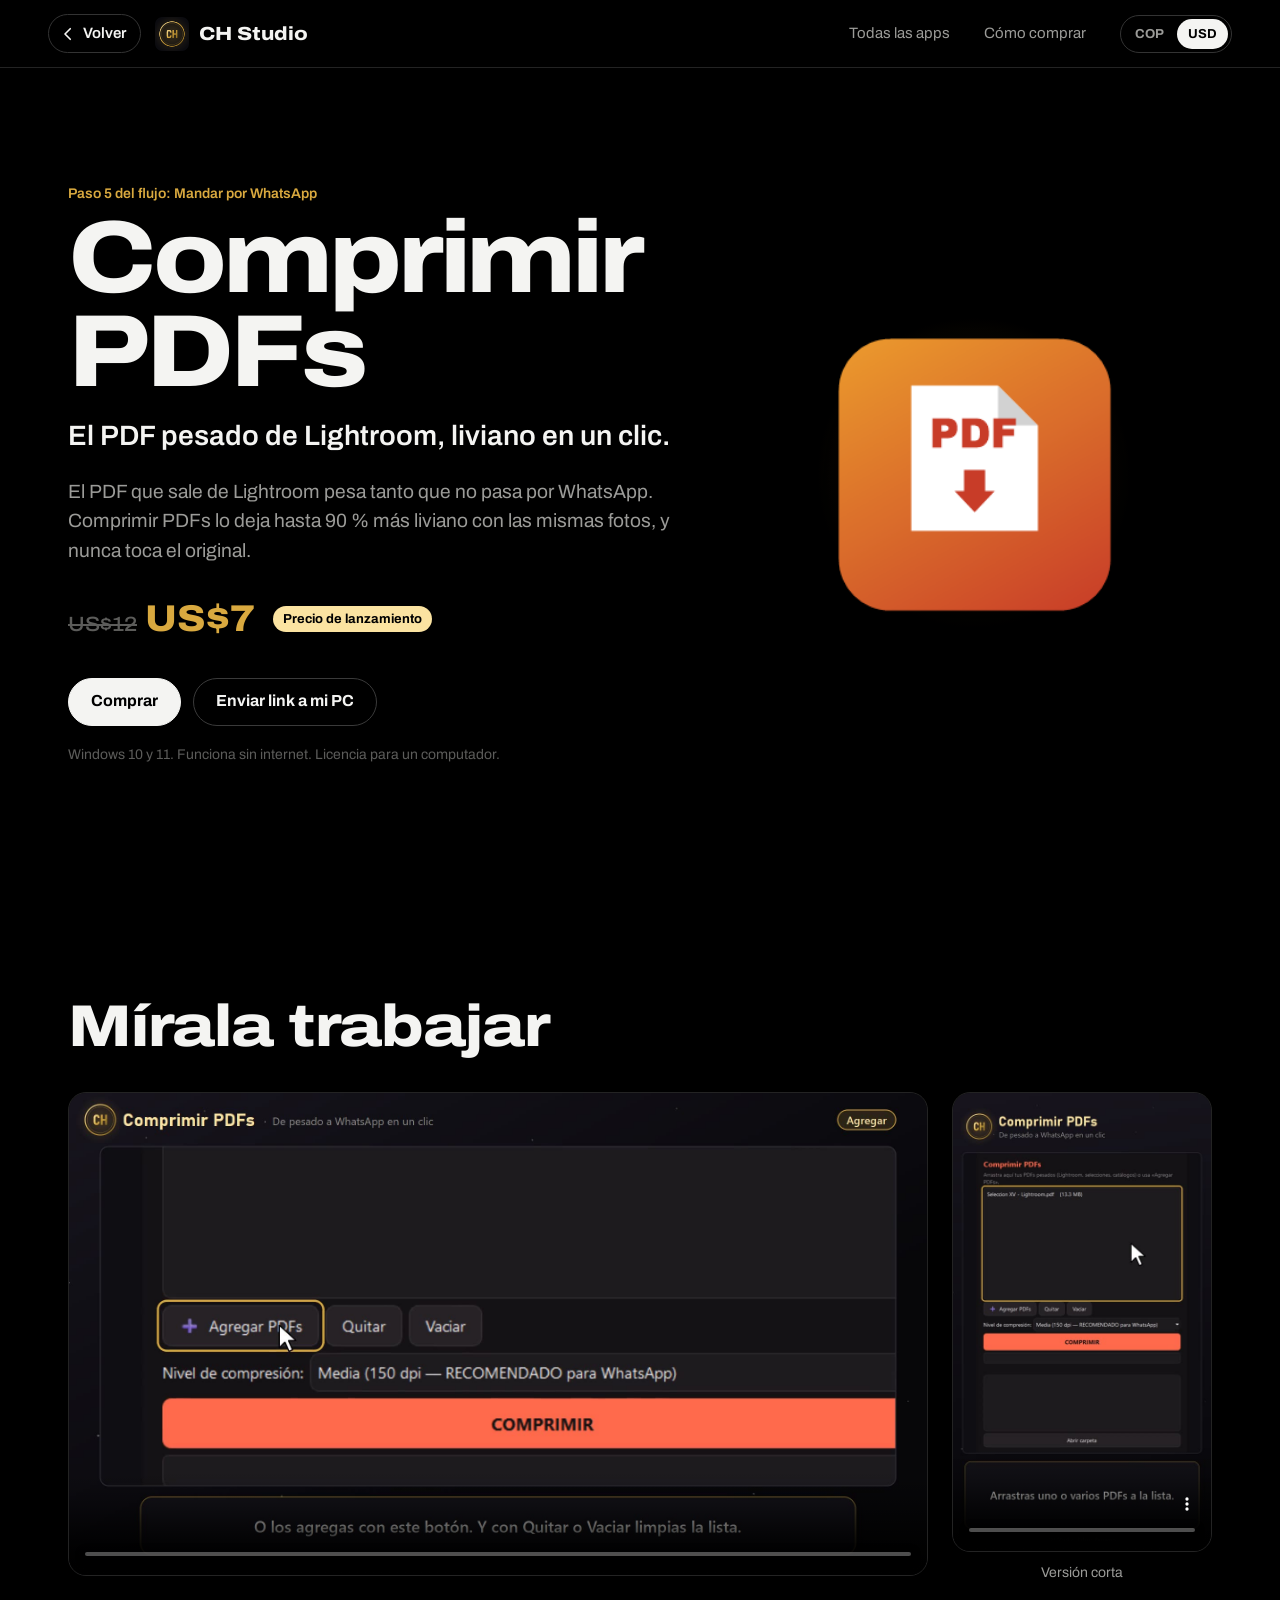
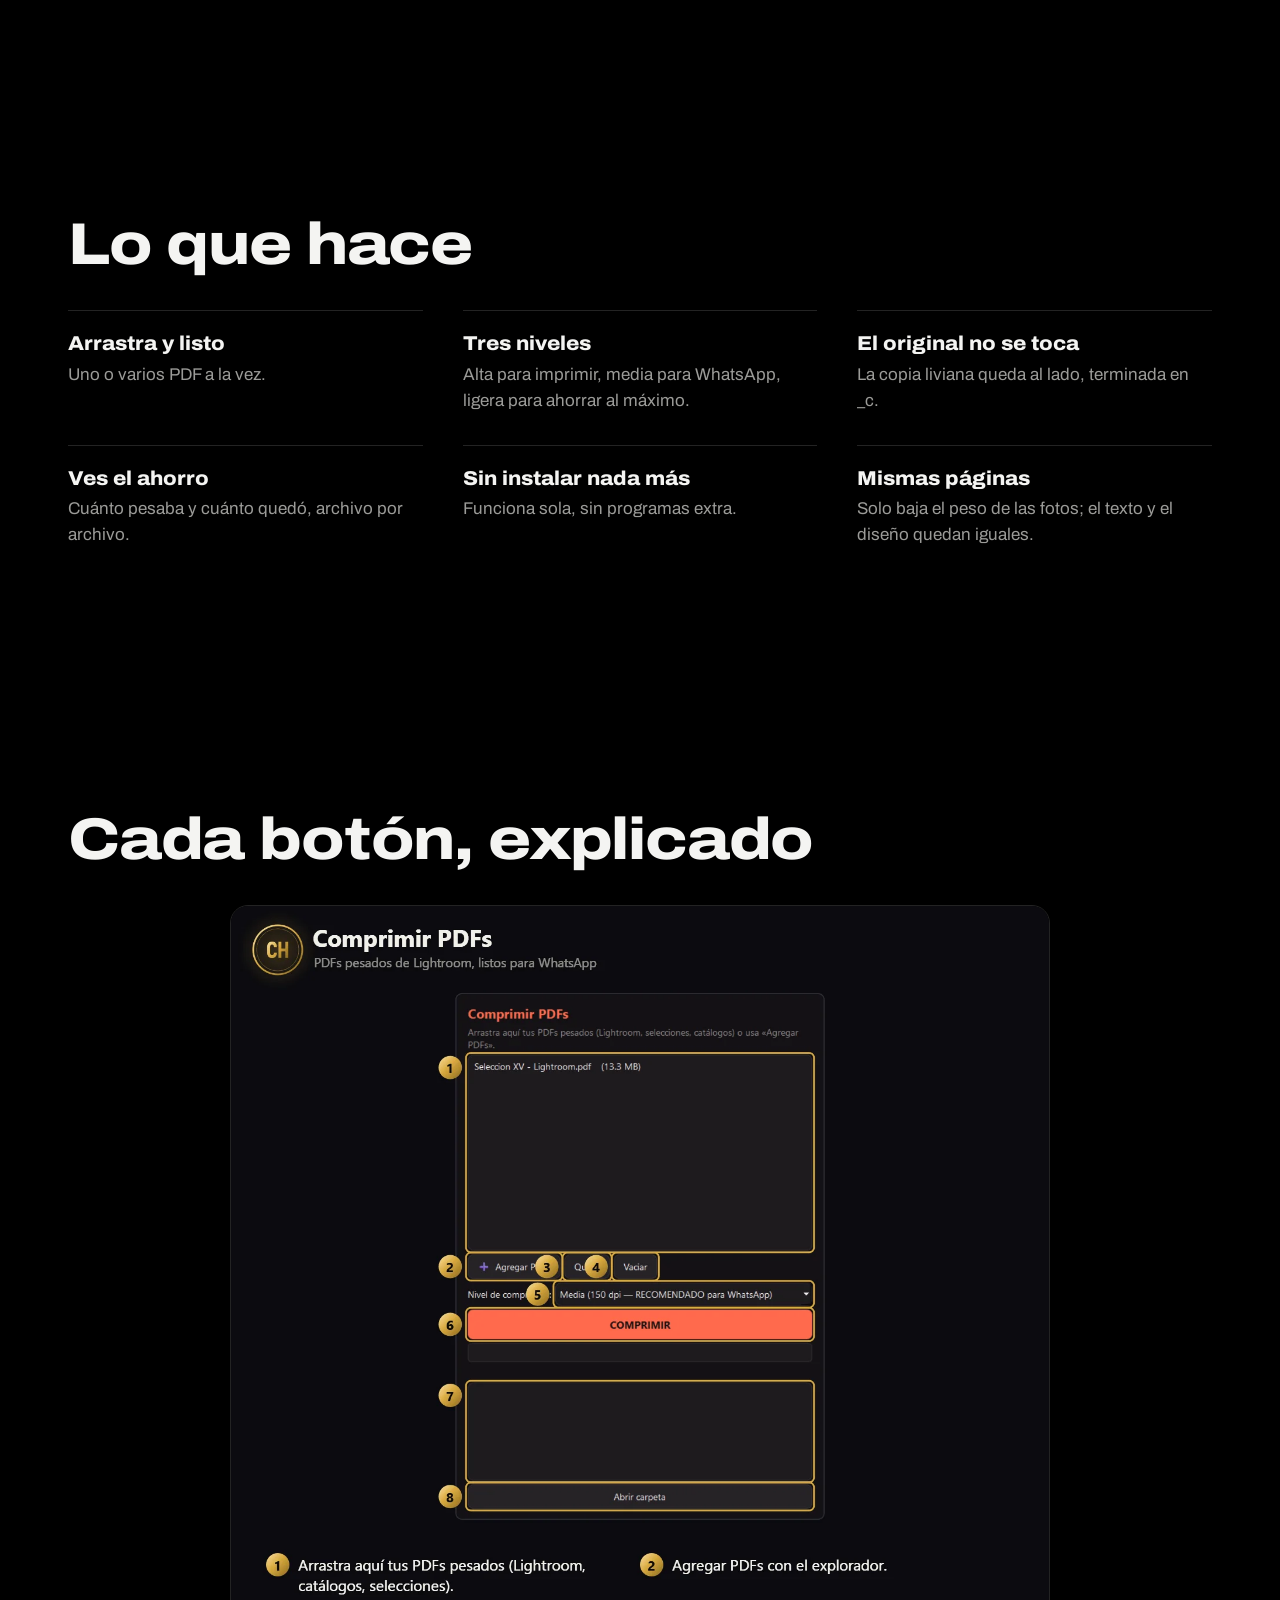
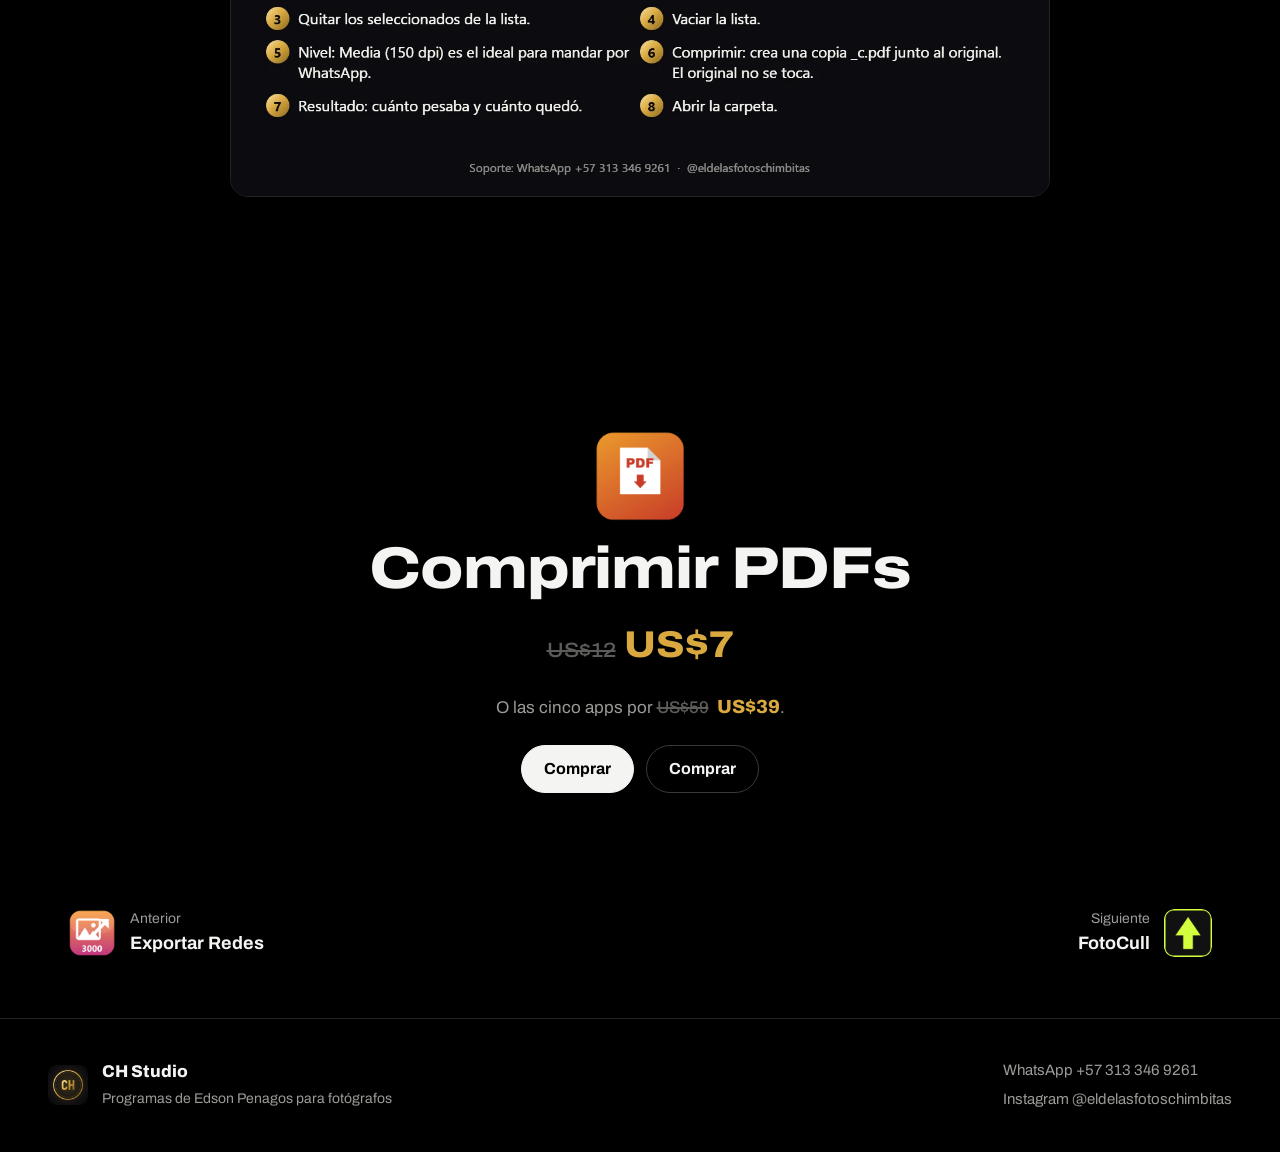
==== commit 111d76cb: "Compra pensada para celular: enviar link al PC, hoja de compra inferior, botones grandes Co-Authored" ====
--- a/comprimir-pdfs.html
+++ b/comprimir-pdfs.html
@@ -32,7 +32,7 @@
     <p class="prod-precio"><span class="pr grande" data-cop="29000" data-usd="7" data-cop0="49000" data-usd0="12"><s aria-label="Precio normal">$49.000</s> <b>$29.000</b></span><span class="lanz">Precio de lanzamiento</span></p>
     <div class="cta">
       <button type="button" class="btn" data-comprar data-nombre="Comprimir PDFs" data-cop="29000" data-usd="7" data-cop0="49000" data-usd0="12" data-archivo="CHStudio-ComprimirPDFs-Setup.exe" data-mb="25">Comprar</button>
-      <a class="btn sec" href="https://github.com/eldelasfotoschimbitas/chstudio/releases/latest/download/CHStudio-ComprimirPDFs-Setup.exe">Descargar instalador</a>
+      <a class="btn sec" data-descarga="CHStudio-ComprimirPDFs-Setup.exe" href="https://github.com/eldelasfotoschimbitas/chstudio/releases/latest/download/CHStudio-ComprimirPDFs-Setup.exe">Descargar instalador</a>
     </div>
     <p class="req">Windows 10 y 11. Funciona sin internet. Licencia para un computador.</p>
   </div>
@@ -91,7 +91,7 @@
   <form method="dialog" class="cerrar-f"><button class="cerrar" aria-label="Cerrar">×</button></form>
   <h2 id="compra-titulo">Comprar <span data-c="nombre"></span></h2>
   <p class="precio-dlg"><s data-c="antes"></s> <b data-c="precio"></b> <span class="lanz">Precio de lanzamiento</span></p>
-  <ol class="pasos-compra">
+  <ol class="pasos-compra solo-pc">
     <li>
       <h3>Descarga e instala</h3>
       <p>Funciona en Windows 10 y 11. Pesa <span data-c="mb"></span> MB.</p>
@@ -109,7 +109,27 @@
     <li>
       <h3>Recibe tu clave</h3>
       <p>Cuando confirmemos el pago te enviamos tu clave de activación.</p>
-      <a class="btn wa" id="enviar-wa" href="#" target="_blank" rel="noopener">Escribir por WhatsApp</a>
+      <a class="btn wa" data-wa href="#" target="_blank" rel="noopener">Escribir por WhatsApp</a>
+    </li>
+  </ol>
+  <ol class="pasos-compra solo-movil">
+    <li>
+      <h3>Escríbenos para pagar</h3>
+      <p>Te enviamos cómo pagar <span data-c="precio3"></span>. <span class="intl">Desde fuera de Colombia también puedes pagar en dólares.</span></p>
+      <a class="btn wa" data-wa href="#" target="_blank" rel="noopener">Escribir por WhatsApp</a>
+    </li>
+    <li>
+      <h3>Instálala en tu computador</h3>
+      <p>Es un programa para PC con Windows 10 u 11. Mándate el link para abrirlo allá.</p>
+      <button type="button" class="btn sec" data-enviar-link>Enviar link a mi PC</button>
+    </li>
+    <li>
+      <h3>Envíanos tu código de equipo</h3>
+      <p>Al abrir la app en el PC aparece tu código y un botón verde para mandárnoslo.</p>
+    </li>
+    <li>
+      <h3>Recibe tu clave</h3>
+      <p>La pegas en la app y queda activada para siempre en ese computador.</p>
     </li>
   </ol>
 </dialog>
--- a/estilo.css
+++ b/estilo.css
@@ -330,3 +330,42 @@
 
 .prod-ico img, .fila .ico, .flota img, .suite-iconos img, .cierre img, .otras a img { height: auto; }
 
+
+/* ---------- PC vs celular ---------- */
+.solo-movil { display: none; }
+.es-movil .solo-movil { display: block; }
+.es-movil .solo-pc { display: none; }
+
+/* ---------- celular: compras con el pulgar ---------- */
+@media (max-width: 640px) {
+  body { font-size: 16px; }
+  main section { padding-top: 56px; padding-bottom: 56px; }
+  .barra { padding: 10px 14px; }
+  .moneda button { padding: 8px 13px; font-size: 14px; }
+  .volver { padding: 8px 14px 8px 10px; }
+  .hero { padding-top: 28px; }
+  .hero h1 { font-size: clamp(38px, 11.5vw, 52px); }
+  .cta { gap: 10px; margin-top: 24px; }
+  .cta .btn { flex: 1 1 100%; min-height: 52px; font-size: 17px; }
+  .fila { padding: 22px 0; gap: 14px; }
+  .fila .acc { gap: 8px; }
+  .fila .acc .btn { flex: 1 1 calc(50% - 4px); min-height: 48px; }
+  .fila h3 { font-size: 26px; }
+  .prod-hero { gap: 18px; }
+  .prod-hero h1 { font-size: clamp(44px, 14vw, 64px); }
+  .prod-precio .lanz, .suite-precio .lanz { margin-left: 0; }
+  .suite { border-radius: 22px; }
+  .suite-iconos img { max-width: 56px; }
+  .como li { padding-left: 52px; }
+  .otras { flex-direction: column; }
+  .otras .der { justify-content: flex-end; }
+  /* la compra sale como hoja desde abajo */
+  dialog {
+    width: 100%; max-width: 100%; max-height: 92vh; margin: auto 0 0; border-radius: 24px 24px 0 0;
+    border-bottom: 0; padding: 26px 18px calc(22px + env(safe-area-inset-bottom));
+  }
+  dialog[open] { animation: subir-hoja .25s ease-out; }
+  .pasos-compra .btn { width: 100%; min-height: 50px; font-size: 16px; }
+  .subir { width: 46px; height: 46px; }
+}
+@keyframes subir-hoja { from { transform: translateY(40px); opacity: 0; } }
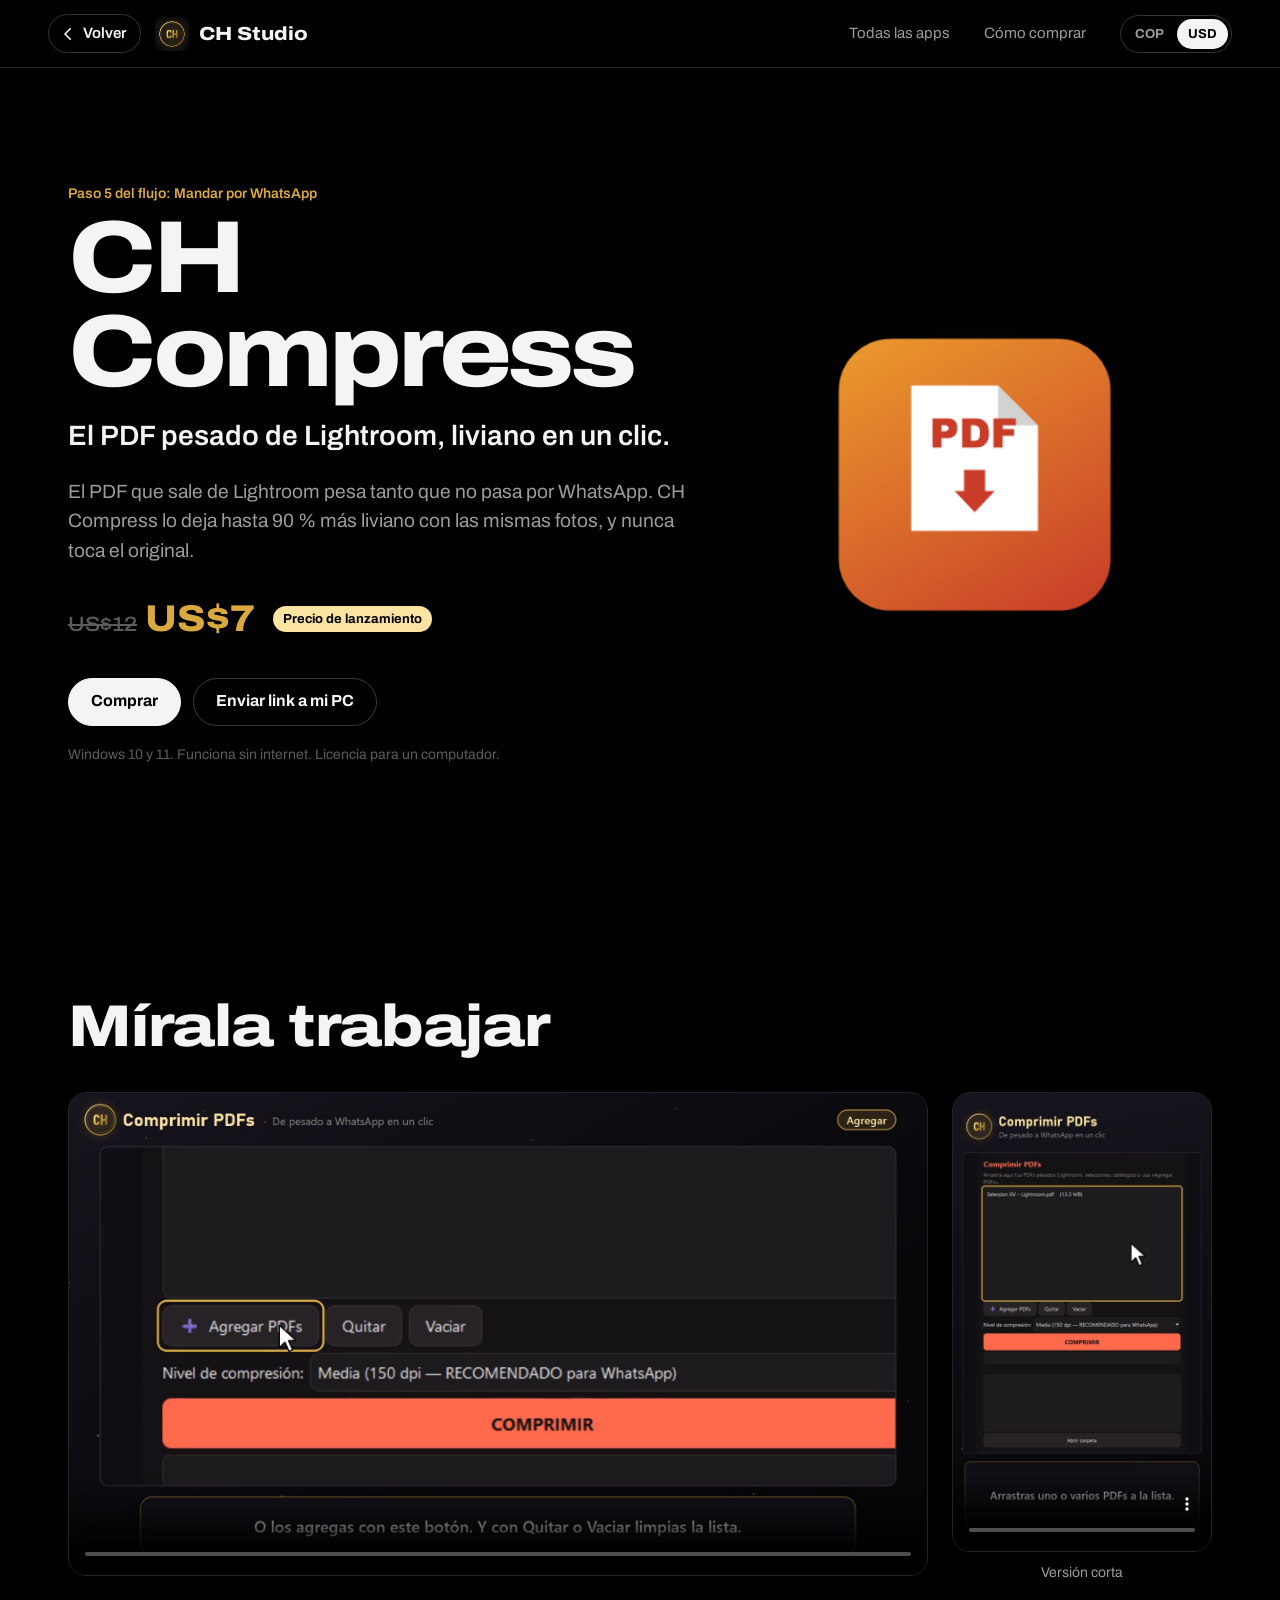
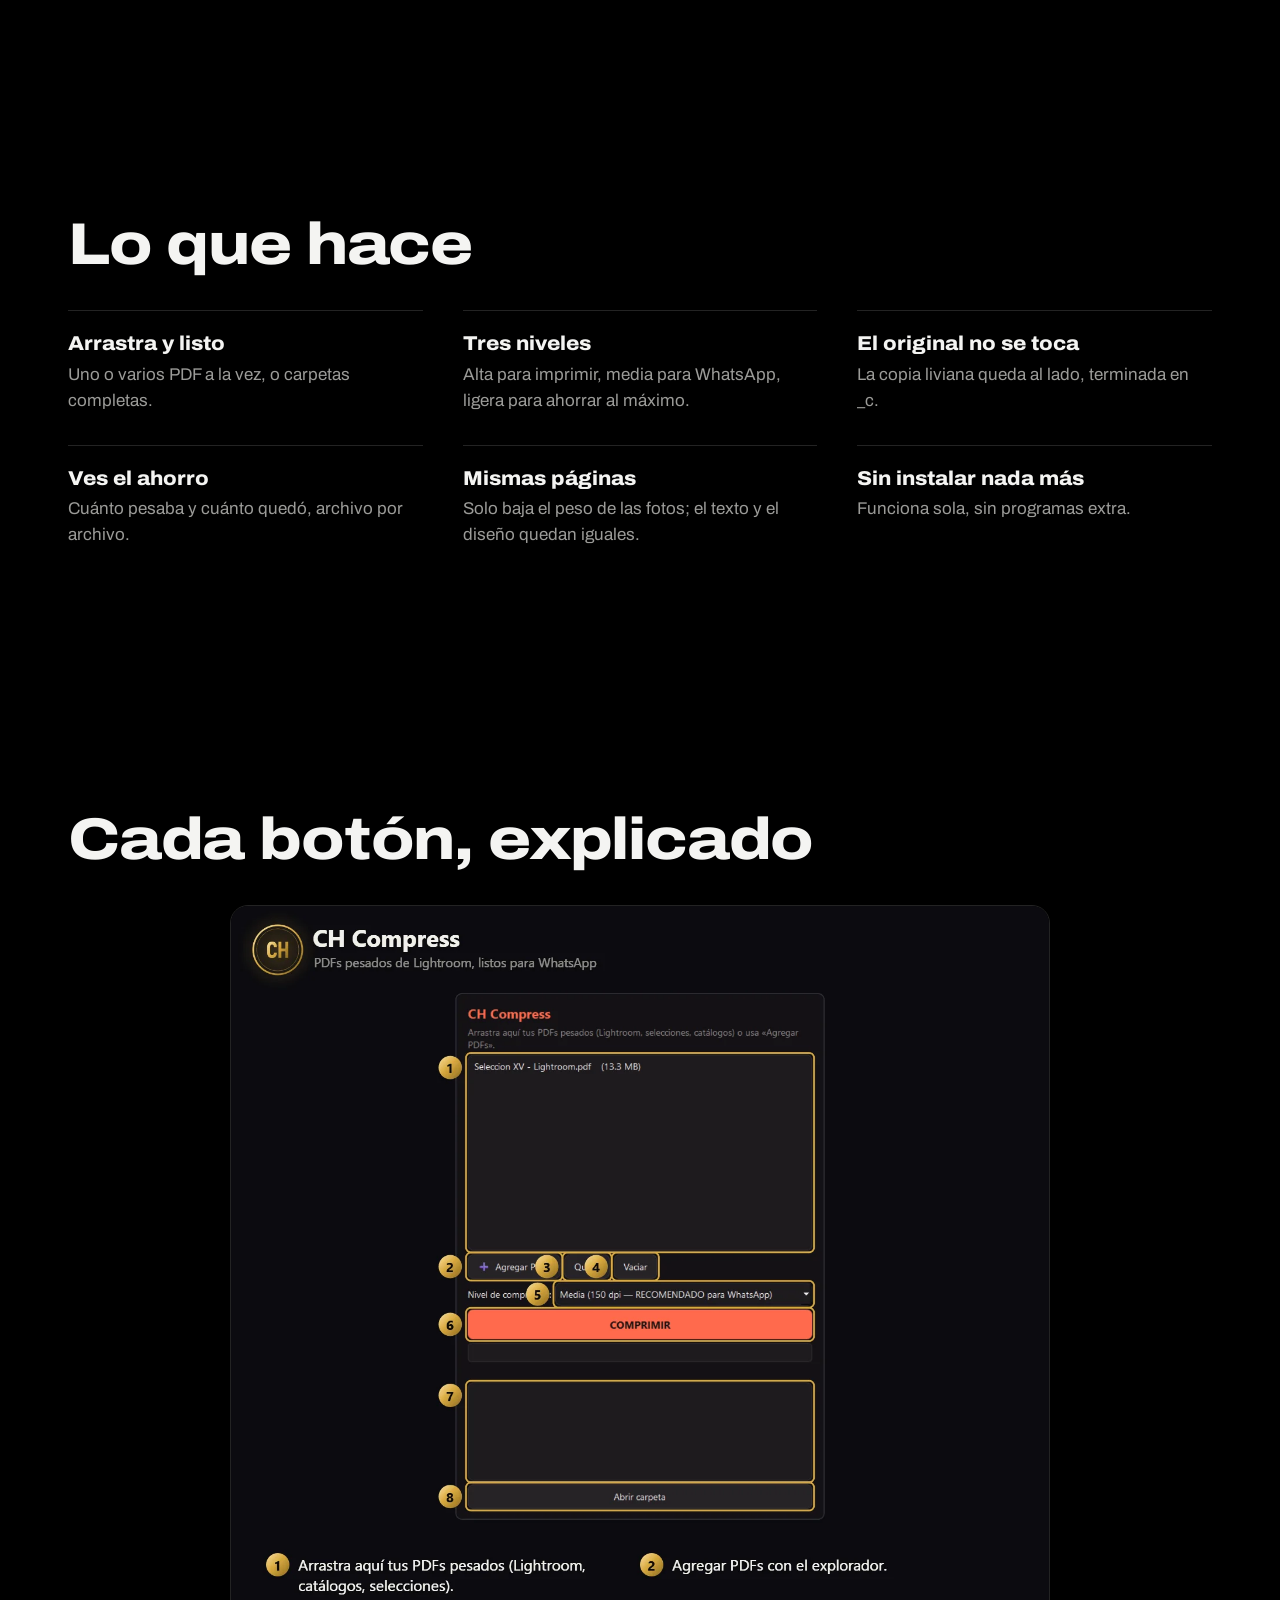
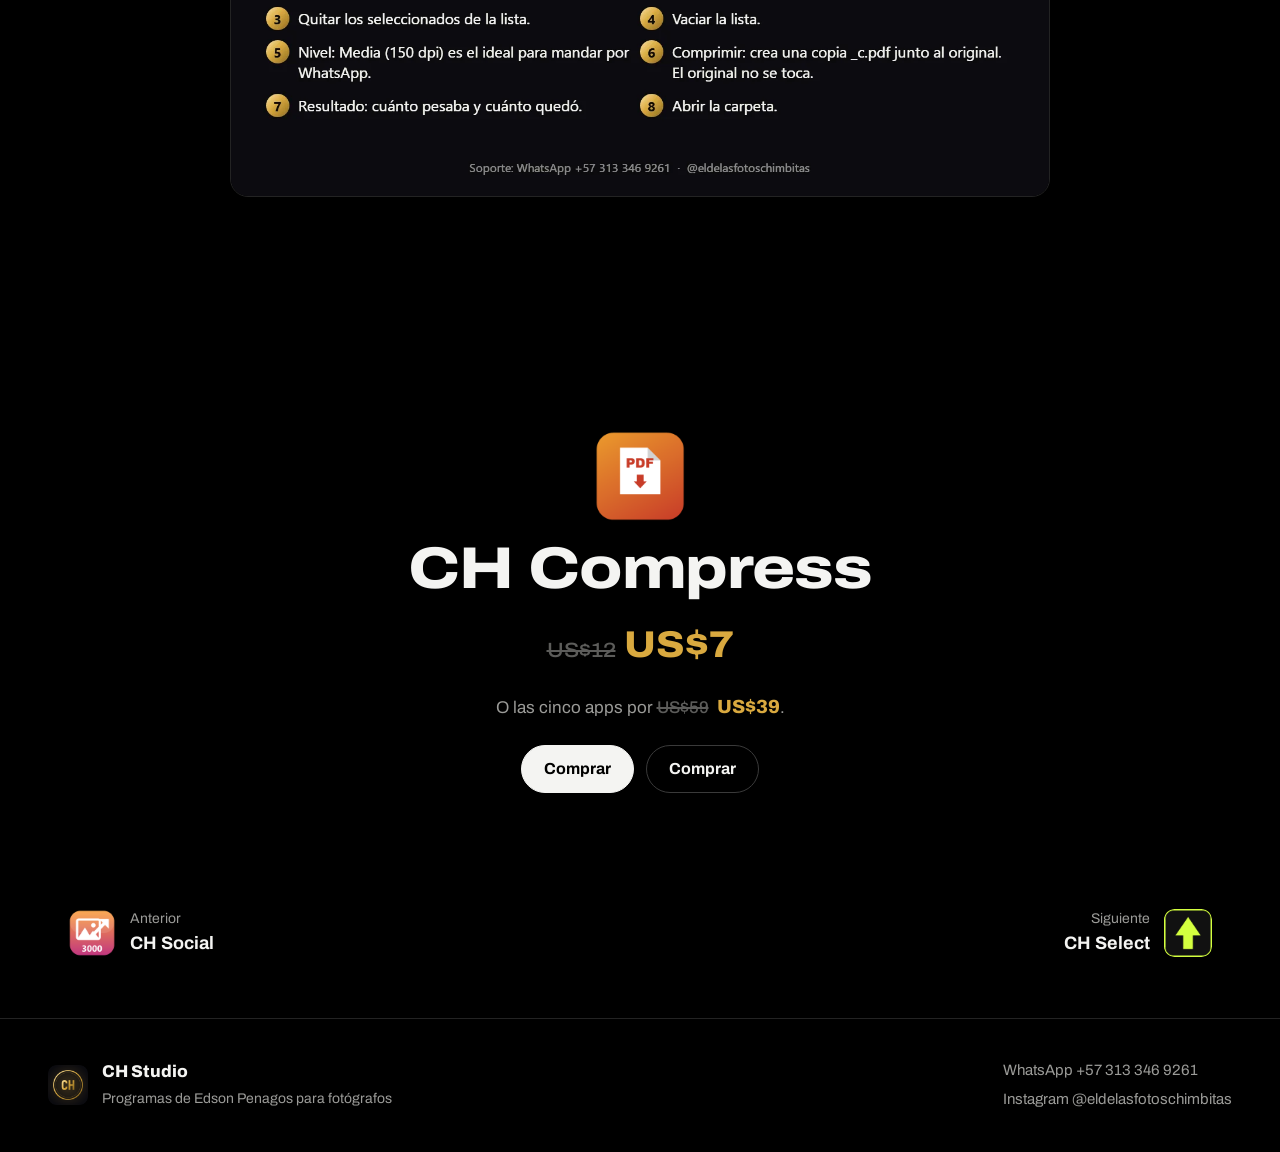
==== commit bdc00dd0: "Nombres nuevos (CH Select, Proof, Finder, Social, Compress), pago con Mercado Pago/PayPal y pagina d" ====
--- a/comprimir-pdfs.html
+++ b/comprimir-pdfs.html
@@ -3,10 +3,10 @@
 <head>
 <meta charset="utf-8">
 <meta name="viewport" content="width=device-width, initial-scale=1">
-<title>Comprimir PDFs | CH Studio</title>
-<meta name="description" content="El PDF pesado de Lightroom, liviano en un clic. El PDF que sale de Lightroom pesa tanto que no pasa por WhatsApp. Comprimir PDFs lo deja hasta 90 % más liviano con las mismas fotos, y nunca toca el original.">
-<meta property="og:title" content="Comprimir PDFs | CH Studio">
-<meta property="og:description" content="El PDF pesado de Lightroom, liviano en un clic. El PDF que sale de Lightroom pesa tanto que no pasa por WhatsApp. Comprimir PDFs lo deja hasta 90 % más liviano con las mismas fotos, y nunca toca el original.">
+<title>CH Compress | CH Studio</title>
+<meta name="description" content="El PDF pesado de Lightroom, liviano en un clic. El PDF que sale de Lightroom pesa tanto que no pasa por WhatsApp. CH Compress lo deja hasta 90 % más liviano con las mismas fotos, y nunca toca el original.">
+<meta property="og:title" content="CH Compress | CH Studio">
+<meta property="og:description" content="El PDF pesado de Lightroom, liviano en un clic. El PDF que sale de Lightroom pesa tanto que no pasa por WhatsApp. CH Compress lo deja hasta 90 % más liviano con las mismas fotos, y nunca toca el original.">
 <meta property="og:image" content="https://eldelasfotoschimbitas.github.io/chstudio/video/comprimir-pdfs-guia.jpg">
 <meta property="og:url" content="https://eldelasfotoschimbitas.github.io/chstudio/comprimir-pdfs.html">
 <meta property="og:type" content="website">
@@ -26,17 +26,17 @@
 <section class="prod-hero">
   <div class="prod-txt">
     <p class="paso">Paso 5 del flujo: Mandar por WhatsApp</p>
-    <h1>Comprimir PDFs</h1>
+    <h1>CH Compress</h1>
     <p class="frase">El PDF pesado de Lightroom, liviano en un clic.</p>
-    <p class="lead">El PDF que sale de Lightroom pesa tanto que no pasa por WhatsApp. Comprimir PDFs lo deja hasta 90 % más liviano con las mismas fotos, y nunca toca el original.</p>
+    <p class="lead">El PDF que sale de Lightroom pesa tanto que no pasa por WhatsApp. CH Compress lo deja hasta 90 % más liviano con las mismas fotos, y nunca toca el original.</p>
     <p class="prod-precio"><span class="pr grande" data-cop="29000" data-usd="7" data-cop0="49000" data-usd0="12"><s aria-label="Precio normal">$49.000</s> <b>$29.000</b></span><span class="lanz">Precio de lanzamiento</span></p>
     <div class="cta">
-      <button type="button" class="btn" data-comprar data-nombre="Comprimir PDFs" data-cop="29000" data-usd="7" data-cop0="49000" data-usd0="12" data-archivo="CHStudio-ComprimirPDFs-Setup.exe" data-mb="25">Comprar</button>
-      <a class="btn sec" data-descarga="CHStudio-ComprimirPDFs-Setup.exe" href="https://github.com/eldelasfotoschimbitas/chstudio/releases/latest/download/CHStudio-ComprimirPDFs-Setup.exe">Descargar instalador</a>
+      <button type="button" class="btn" data-comprar data-id="comprimir-pdfs" data-nombre="CH Compress" data-cop="29000" data-usd="7" data-cop0="49000" data-usd0="12" data-archivo="CH-Compress-Setup.exe" data-mb="25">Comprar</button>
+      <a class="btn sec" data-descarga="CH-Compress-Setup.exe" href="https://github.com/eldelasfotoschimbitas/chstudio/releases/latest/download/CH-Compress-Setup.exe">Descargar instalador</a>
     </div>
     <p class="req">Windows 10 y 11. Funciona sin internet. Licencia para un computador.</p>
   </div>
-  <div class="prod-ico"><img src="img/apps/comprimir-pdfs.png" alt="Ícono de Comprimir PDFs" width="256" height="256"></div>
+  <div class="prod-ico"><img src="img/apps/comprimir-pdfs.png" alt="Ícono de CH Compress" width="256" height="256"></div>
 </section>
 
 <section class="ver">
@@ -56,27 +56,27 @@
 
 <section class="funciones">
   <h2>Lo que hace</h2>
-  <ul><li><h3>Arrastra y listo</h3><p>Uno o varios PDF a la vez.</p></li><li><h3>Tres niveles</h3><p>Alta para imprimir, media para WhatsApp, ligera para ahorrar al máximo.</p></li><li><h3>El original no se toca</h3><p>La copia liviana queda al lado, terminada en _c.</p></li><li><h3>Ves el ahorro</h3><p>Cuánto pesaba y cuánto quedó, archivo por archivo.</p></li><li><h3>Sin instalar nada más</h3><p>Funciona sola, sin programas extra.</p></li><li><h3>Mismas páginas</h3><p>Solo baja el peso de las fotos; el texto y el diseño quedan iguales.</p></li></ul>
+  <ul><li><h3>Arrastra y listo</h3><p>Uno o varios PDF a la vez, o carpetas completas.</p></li><li><h3>Tres niveles</h3><p>Alta para imprimir, media para WhatsApp, ligera para ahorrar al máximo.</p></li><li><h3>El original no se toca</h3><p>La copia liviana queda al lado, terminada en _c.</p></li><li><h3>Ves el ahorro</h3><p>Cuánto pesaba y cuánto quedó, archivo por archivo.</p></li><li><h3>Mismas páginas</h3><p>Solo baja el peso de las fotos; el texto y el diseño quedan iguales.</p></li><li><h3>Sin instalar nada más</h3><p>Funciona sola, sin programas extra.</p></li></ul>
 </section>
 
 <section class="guia">
   <h2>Cada botón, explicado</h2>
   <a href="img/guias/comprimir-pdfs.webp" target="_blank" rel="noopener">
-    <img src="img/guias/comprimir-pdfs.webp" alt="Guía de Comprimir PDFs con cada botón numerado y explicado" loading="lazy" width="1400" height="1600">
+    <img src="img/guias/comprimir-pdfs.webp" alt="Guía de CH Compress con cada botón numerado y explicado" loading="lazy" width="1400" height="1600">
   </a>
 </section>
 
 <section class="cierre">
   <img src="img/apps/comprimir-pdfs.png" alt="" width="96" height="96">
-  <h2>Comprimir PDFs</h2>
+  <h2>CH Compress</h2>
   <p class="cierre-precio"><span class="pr grande" data-cop="29000" data-usd="7" data-cop0="49000" data-usd0="12"><s aria-label="Precio normal">$49.000</s> <b>$29.000</b></span></p>
   <p>O las cinco apps por <span class="pr" data-cop="169000" data-usd="39" data-cop0="245000" data-usd0="59"><s aria-label="Precio normal">$245.000</s> <b>$169.000</b></span>.</p>
-  <div class="cta"><button type="button" class="btn" data-comprar data-nombre="Comprimir PDFs" data-cop="29000" data-usd="7" data-cop0="49000" data-usd0="12" data-archivo="CHStudio-ComprimirPDFs-Setup.exe" data-mb="25">Comprar</button><button type="button" class="btn sec" data-comprar data-nombre="Suite completa" data-cop="169000" data-usd="39" data-cop0="245000" data-usd0="59" data-archivo="CHStudio-Suite-Setup.exe" data-mb="39">Comprar</button></div>
+  <div class="cta"><button type="button" class="btn" data-comprar data-id="comprimir-pdfs" data-nombre="CH Compress" data-cop="29000" data-usd="7" data-cop0="49000" data-usd0="12" data-archivo="CH-Compress-Setup.exe" data-mb="25">Comprar</button><button type="button" class="btn sec" data-comprar data-id="suite" data-nombre="CH Studio Suite" data-cop="169000" data-usd="39" data-cop0="245000" data-usd0="59" data-archivo="CH-Studio-Suite-Setup.exe" data-mb="39">Comprar</button></div>
 </section>
 
 <nav class="otras" aria-label="Otras apps">
-  <a href="exportar-redes.html"><img src="img/apps/exportar-redes.png" alt="" width="48" height="48"><span>Anterior<br><b>Exportar Redes</b></span></a>
-  <a href="fotocull.html" class="der"><span>Siguiente<br><b>FotoCull</b></span><img src="img/apps/fotocull.png" alt="" width="48" height="48"></a>
+  <a href="exportar-redes.html"><img src="img/apps/exportar-redes.png" alt="" width="48" height="48"><span>Anterior<br><b>CH Social</b></span></a>
+  <a href="fotocull.html" class="der"><span>Siguiente<br><b>CH Select</b></span><img src="img/apps/fotocull.png" alt="" width="48" height="48"></a>
 </nav>
 </main>
 <footer class="pie">
@@ -91,48 +91,59 @@
   <form method="dialog" class="cerrar-f"><button class="cerrar" aria-label="Cerrar">×</button></form>
   <h2 id="compra-titulo">Comprar <span data-c="nombre"></span></h2>
   <p class="precio-dlg"><s data-c="antes"></s> <b data-c="precio"></b> <span class="lanz">Precio de lanzamiento</span></p>
-  <ol class="pasos-compra solo-pc">
-    <li>
-      <h3>Descarga e instala</h3>
-      <p>Funciona en Windows 10 y 11. Pesa <span data-c="mb"></span> MB.</p>
-      <a class="btn sec" data-c="descarga" href="#">Descargar instalador</a>
-    </li>
-    <li>
-      <h3>Copia tu código de equipo</h3>
-      <p>Al abrir la app aparece un código como <code>3QPC9-U39LG-AJ6</code>. Pégalo aquí:</p>
-      <input id="codigo" autocomplete="off" spellcheck="false" placeholder="XXXXX-XXXXX-XXX" aria-label="Código de equipo">
-    </li>
-    <li>
-      <h3>Pide los datos de pago</h3>
-      <p>Escríbenos por WhatsApp y te enviamos cómo pagar <span data-c="precio2"></span>. <span class="intl">Desde fuera de Colombia también puedes pagar en dólares.</span></p>
-    </li>
-    <li>
-      <h3>Recibe tu clave</h3>
-      <p>Cuando confirmemos el pago te enviamos tu clave de activación.</p>
-      <a class="btn wa" data-wa href="#" target="_blank" rel="noopener">Escribir por WhatsApp</a>
-    </li>
-  </ol>
-  <ol class="pasos-compra solo-movil">
-    <li>
-      <h3>Escríbenos para pagar</h3>
-      <p>Te enviamos cómo pagar <span data-c="precio3"></span>. <span class="intl">Desde fuera de Colombia también puedes pagar en dólares.</span></p>
-      <a class="btn wa" data-wa href="#" target="_blank" rel="noopener">Escribir por WhatsApp</a>
-    </li>
-    <li>
-      <h3>Instálala en tu computador</h3>
-      <p>Es un programa para PC con Windows 10 u 11. Mándate el link para abrirlo allá.</p>
-      <button type="button" class="btn sec" data-enviar-link>Enviar link a mi PC</button>
-    </li>
-    <li>
-      <h3>Envíanos tu código de equipo</h3>
-      <p>Al abrir la app en el PC aparece tu código y un botón verde para mandárnoslo.</p>
-    </li>
-    <li>
-      <h3>Recibe tu clave</h3>
-      <p>La pegas en la app y queda activada para siempre en ese computador.</p>
-    </li>
-  </ol>
+
+  <div class="auto" hidden>
+    <ol class="pasos-compra">
+      <li>
+        <h3>Paga con tarjeta</h3>
+        <label class="campo"><span>Tu correo (ahí te llega el código)</span>
+          <input id="correo" type="email" inputmode="email" autocomplete="email" placeholder="tucorreo@gmail.com" maxlength="120"></label>
+        <div class="metodos">
+          <button type="button" class="btn metodo" data-metodo="mp" hidden>
+            <span><b>Mercado Pago</b><small>Pesos · tarjeta, PSE, Efecty</small></span><span data-c="cop"></span></button>
+          <button type="button" class="btn metodo" data-metodo="paypal" hidden>
+            <span><b>PayPal</b><small>Dólares · tarjeta o cuenta PayPal</small></span><span data-c="usd"></span></button>
+        </div>
+        <p class="error-pago" role="alert" hidden></p>
+      </li>
+      <li>
+        <h3>Recibe tu código de compra</h3>
+        <p>Al instante en pantalla y en tu correo.</p>
+      </li>
+      <li>
+        <h3>Instala en tu computador</h3>
+        <p>Windows 10 y 11. Pesa <span data-c="mb"></span> MB.</p>
+        <a class="btn sec solo-pc" data-c="descarga" href="#">Descargar instalador</a>
+        <button type="button" class="btn sec solo-movil" data-enviar-link>Enviar link a mi PC</button>
+      </li>
+      <li>
+        <h3>Abre la app y toca «Ya compré»</h3>
+        <p>Pega tu código y queda activada para siempre en ese computador.</p>
+      </li>
+    </ol>
+    <p class="alterno">¿Prefieres pagar por transferencia o Nequi? <a data-wa href="#" target="_blank" rel="noopener">Escríbenos por WhatsApp</a>.</p>
+  </div>
+
+  <div class="manual">
+    <ol class="pasos-compra">
+      <li>
+        <h3>Escríbenos para pagar</h3>
+        <p>Te enviamos cómo pagar <span data-c="precio2"></span>. <span class="intl">Desde fuera de Colombia también puedes pagar en dólares.</span></p>
+        <a class="btn wa" data-wa href="#" target="_blank" rel="noopener">Escribir por WhatsApp</a>
+      </li>
+      <li>
+        <h3>Instala en tu computador</h3>
+        <p>Windows 10 y 11. Pesa <span data-c="mb2"></span> MB.</p>
+        <a class="btn sec solo-pc" data-c="descarga2" href="#">Descargar instalador</a>
+        <button type="button" class="btn sec solo-movil" data-enviar-link>Enviar link a mi PC</button>
+      </li>
+      <li>
+        <h3>Recibe tu clave</h3>
+        <p>Al abrir la app verás tu código de equipo; envíanoslo y te mandamos la clave.</p>
+      </li>
+    </ol>
+  </div>
 </dialog>
-<script>window.CH = {"wa": "573133469261", "descarga": "https://github.com/eldelasfotoschimbitas/chstudio/releases/latest/download/"};</script>
+<script>window.CH = {"wa": "573133469261", "descarga": "https://github.com/eldelasfotoschimbitas/chstudio/releases/latest/download/", "api": "https://chstudio-api.netlify.app"};</script>
 <script src="tienda.js"></script>
 </body></html>
--- a/estilo.css
+++ b/estilo.css
@@ -369,3 +369,38 @@
   .subir { width: 46px; height: 46px; }
 }
 @keyframes subir-hoja { from { transform: translateY(40px); opacity: 0; } }
+
+/* ---------- pago con tarjeta ---------- */
+.campo { display: grid; gap: 6px; margin: 8px 0 12px; }
+.campo span { color: var(--gris); font-size: 14px; }
+.campo input {
+  width: 100%; background: #151515; border: 1px solid #333; border-radius: 12px; color: var(--blanco);
+  font: inherit; font-size: 17px; padding: 12px 14px;
+}
+.campo input:focus { outline: none; border-color: var(--oro); }
+.metodos { display: grid; gap: 10px; }
+.btn.metodo {
+  justify-content: space-between; width: 100%; min-height: 62px; padding: 10px 18px; text-align: left;
+  background: #151515; color: var(--blanco); border-color: #333; border-radius: 16px;
+}
+.btn.metodo:hover { background: #1c1c1c; border-color: var(--oro); }
+.btn.metodo b { display: block; font-size: 17px; }
+.btn.metodo small { display: block; color: var(--gris); font-weight: 500; font-size: 13px; }
+.btn.metodo > span:last-child { color: var(--oro); font-weight: 800; font-size: 17px; }
+.btn.metodo:disabled { opacity: .6; cursor: progress; }
+.error-pago { color: #ff7b7b; font-size: 14px; margin-top: 10px !important; }
+.alterno { color: var(--gris); font-size: 14px; margin-top: 4px; }
+.alterno a { color: var(--blanco); }
+
+/* ---------- página de gracias ---------- */
+.gracias section { max-width: 760px; text-align: center; min-height: 60vh; }
+.gracias h1 { font-size: clamp(34px, 5vw, 60px); font-variation-settings: "wdth" 112; letter-spacing: -0.03em; }
+.gracias .lead { margin: 18px auto 0; }
+.gracias .cta { justify-content: center; }
+.giro { width: 44px; height: 44px; margin: 0 auto 26px; border-radius: 50%; border: 3px solid #333; border-top-color: var(--oro);
+  animation: girar 0.9s linear infinite; }
+@keyframes girar { to { transform: rotate(360deg); } }
+.codigo-compra { display: flex; gap: 10px; align-items: center; justify-content: center; flex-wrap: wrap; margin-top: 26px; }
+.codigo-compra code { font: 800 clamp(20px, 4vw, 30px) Consolas, monospace; letter-spacing: .06em; color: var(--oro-claro);
+  background: #121212; border: 1px solid var(--oro); border-radius: 14px; padding: 16px 20px; }
+.g-pasos { text-align: left; max-width: 420px; margin: 36px auto 0; color: var(--gris); line-height: 1.8; }
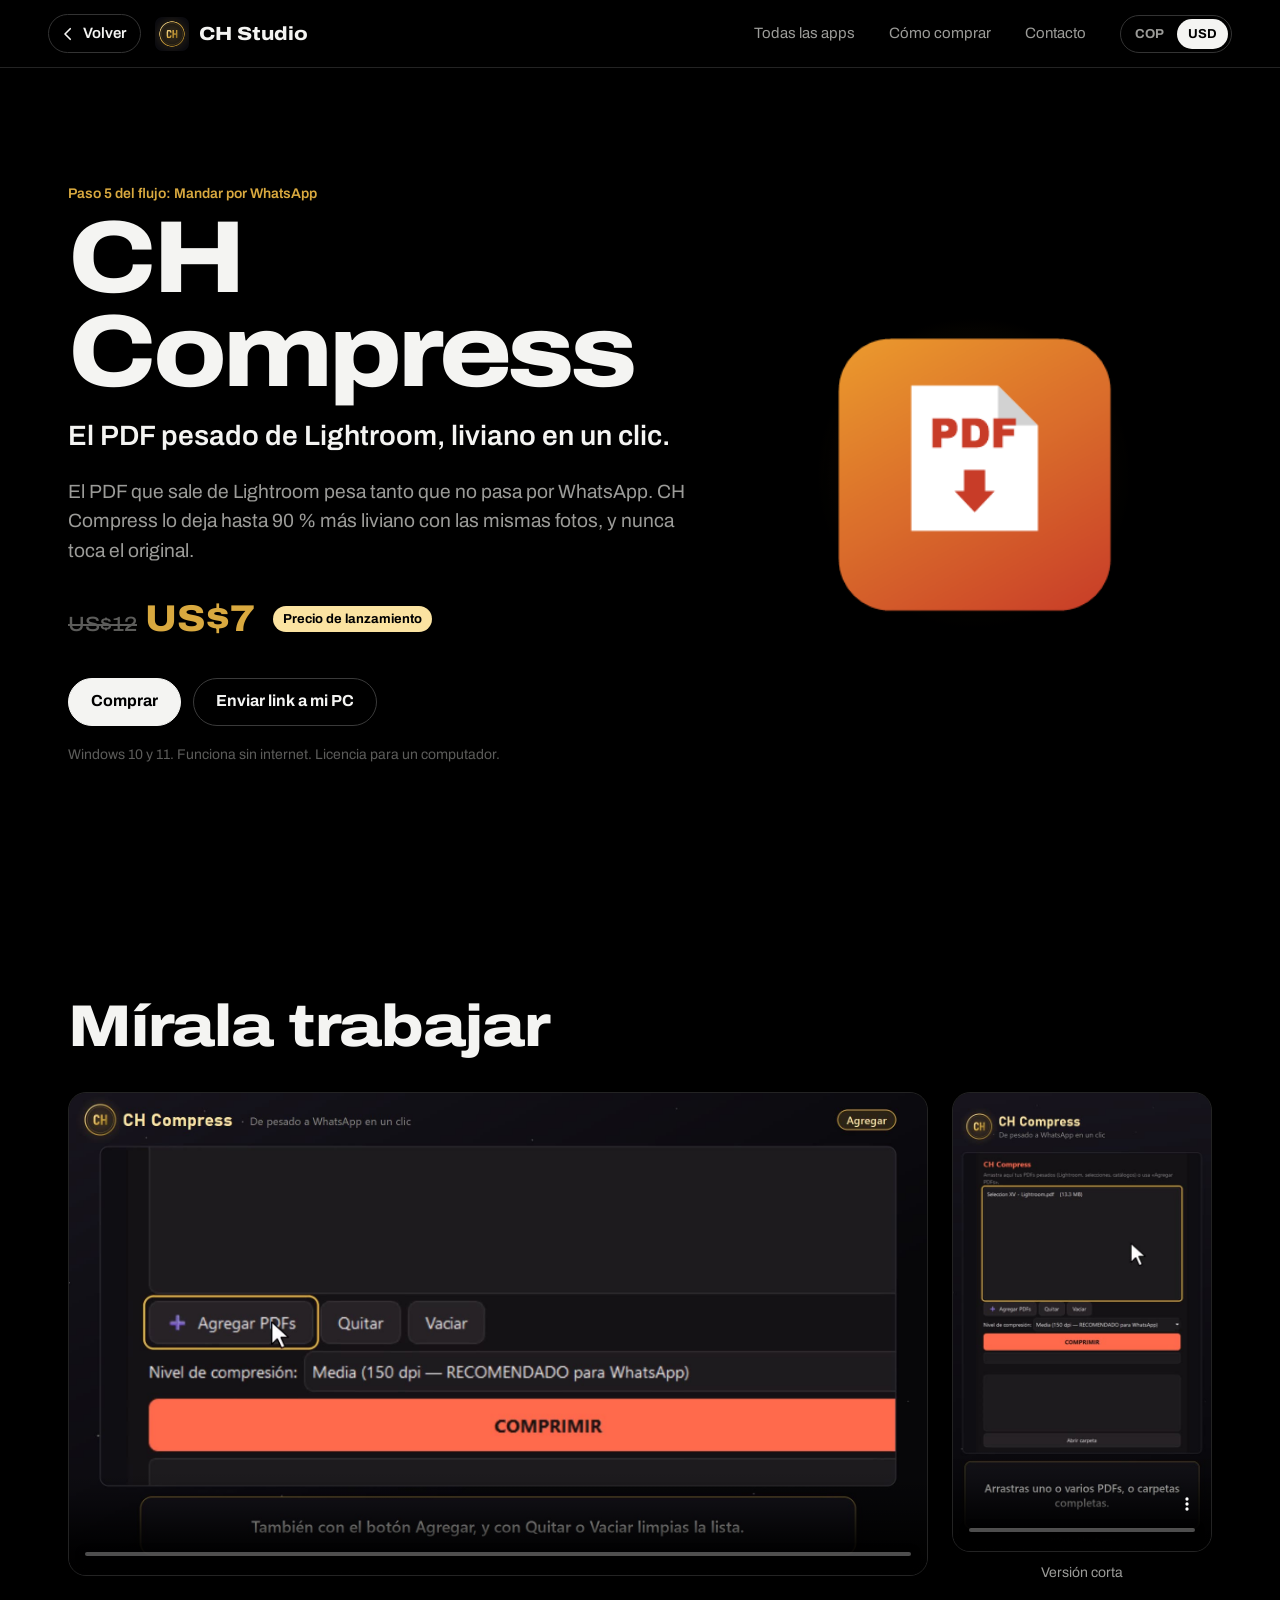
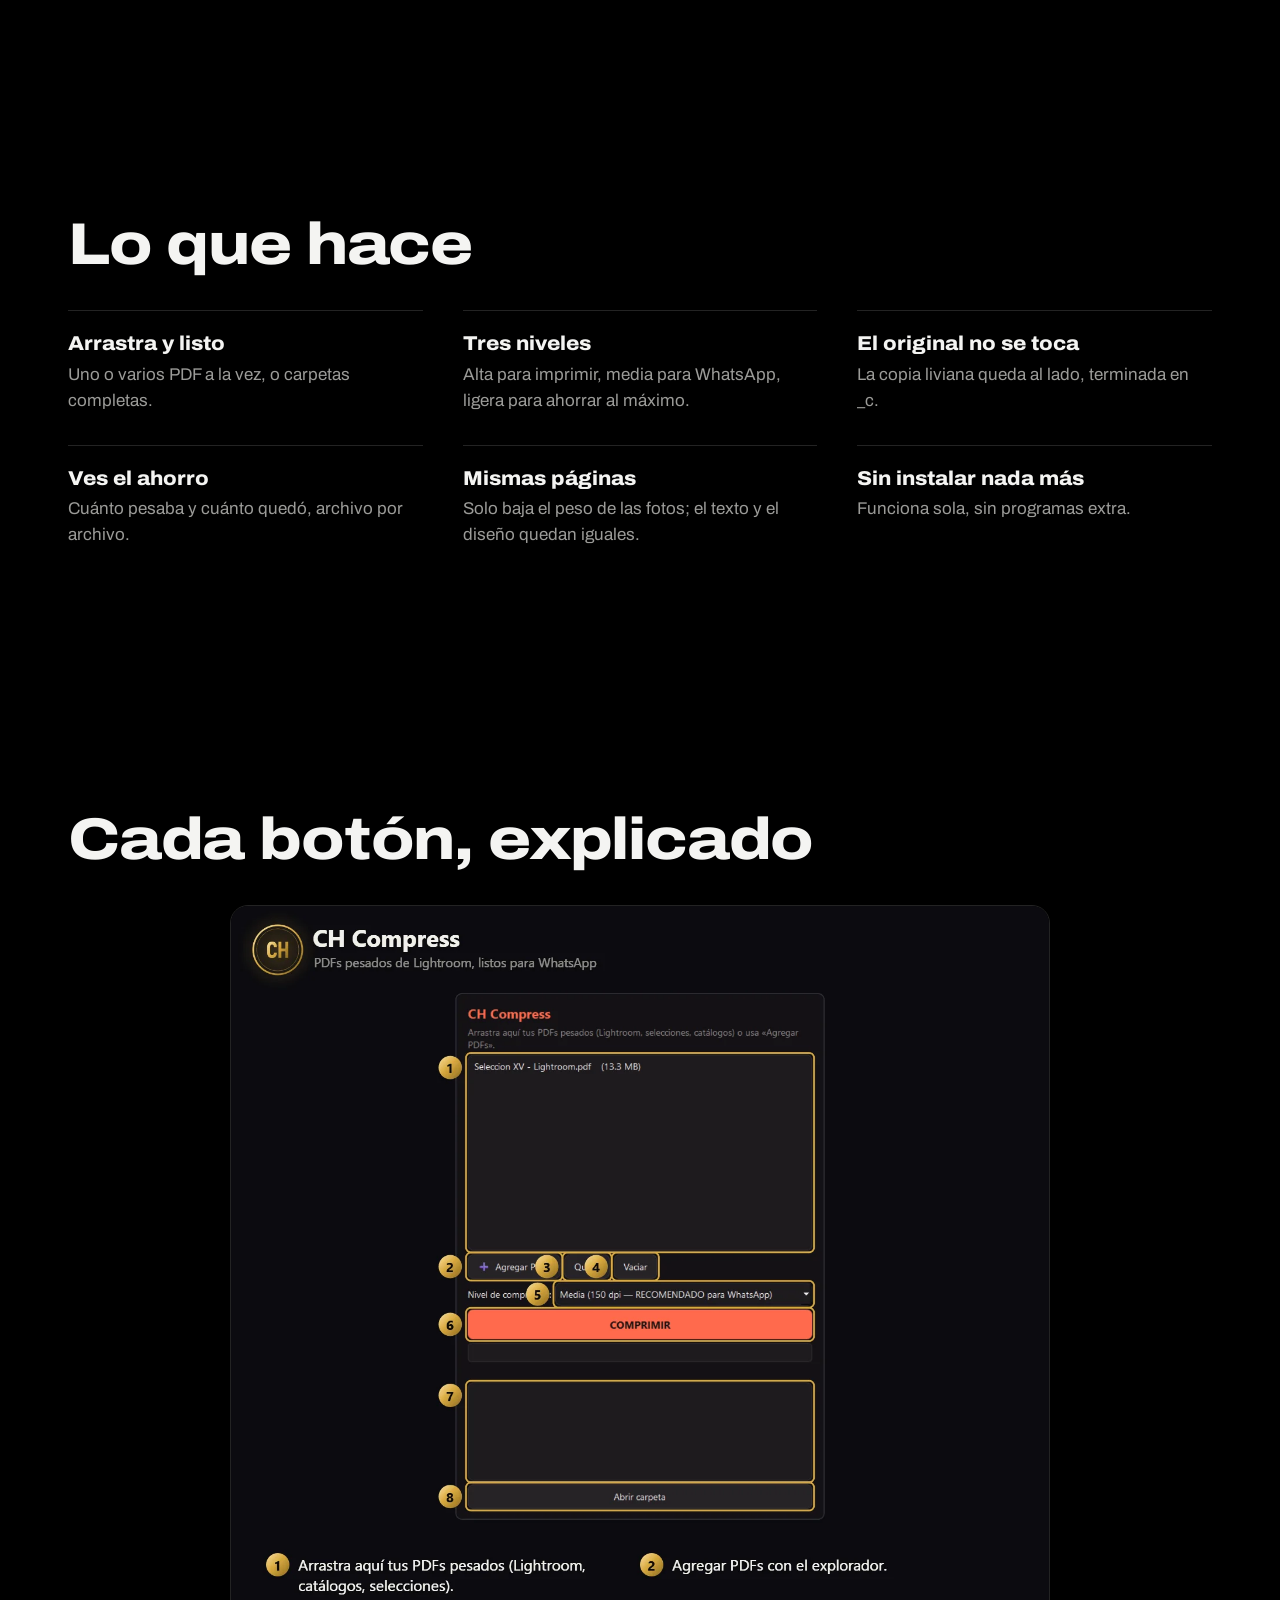
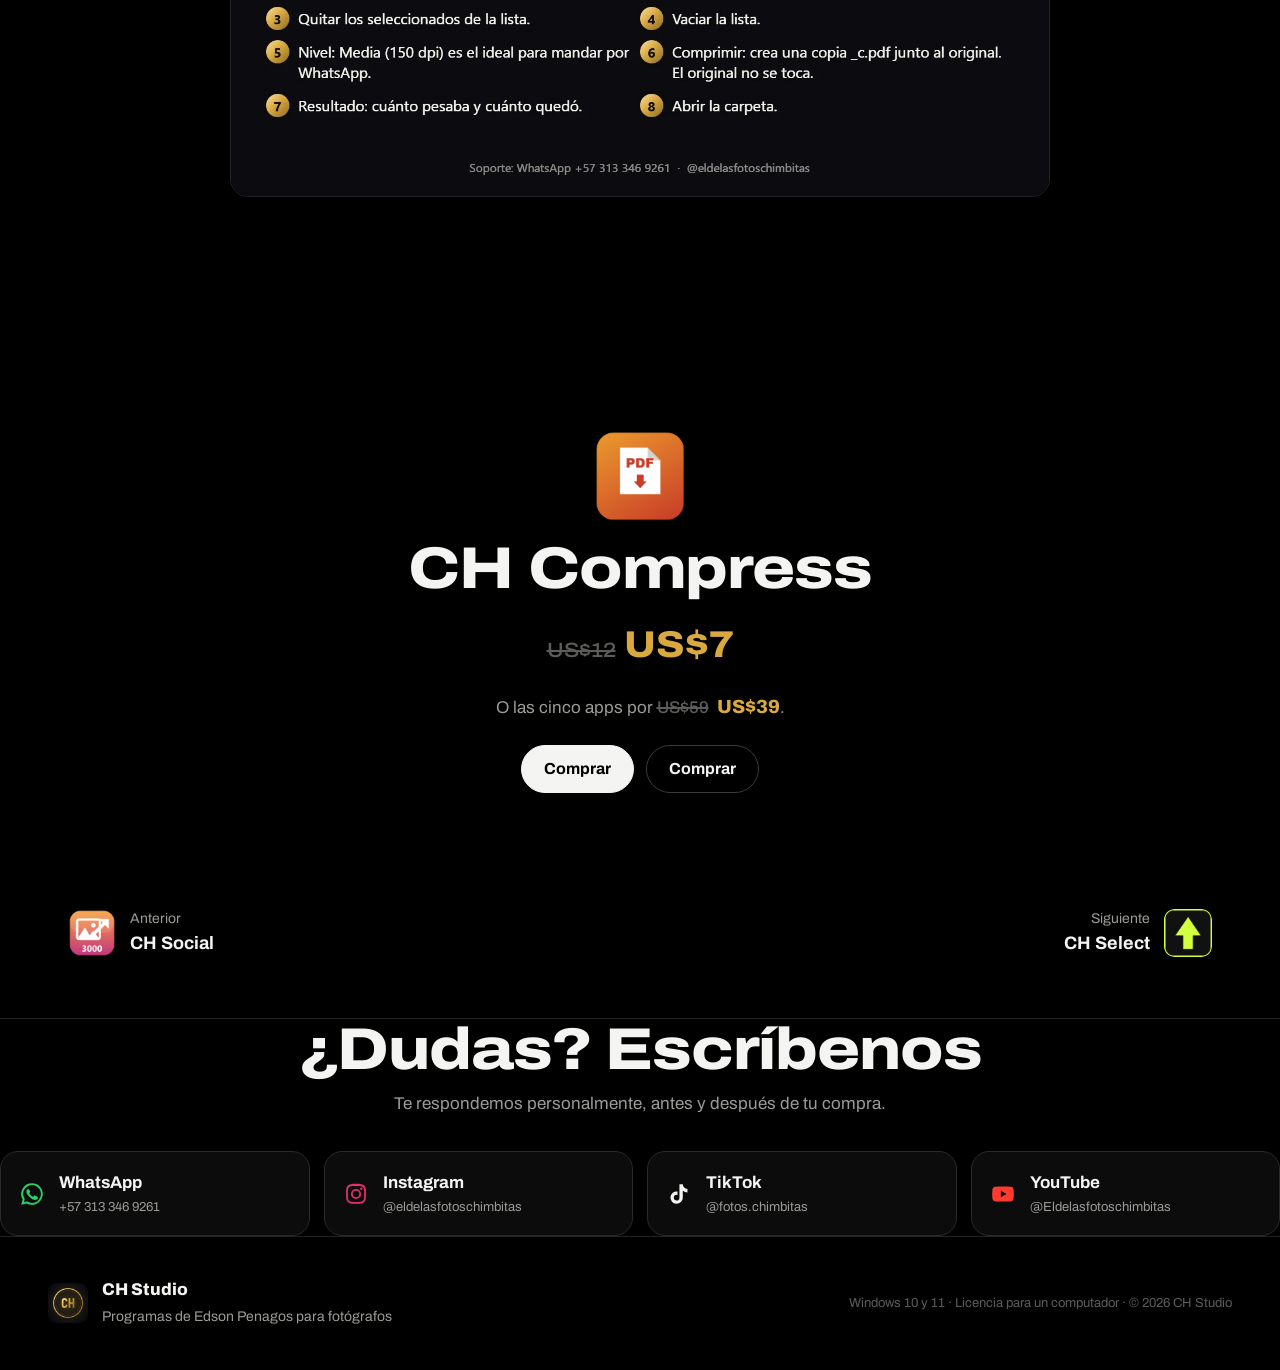
==== commit 654deba7: "Videos con cierre 'Descargala aqui', seccion de contacto y guias sin deformar Co-Authored-By: Claude" ====
--- a/comprimir-pdfs.html
+++ b/comprimir-pdfs.html
@@ -18,7 +18,7 @@
 <body>
 <header class="barra">
   <div class="izq"><a class="volver" href="index.html#apps"><svg viewBox="0 0 24 24" width="18" height="18" aria-hidden="true"><path d="M15 5l-7 7 7 7" fill="none" stroke="currentColor" stroke-width="2.2" stroke-linecap="round" stroke-linejoin="round"/></svg>Volver</a><a class="marca" href="index.html" aria-label="CH Studio, inicio"><img src="img/ch.png" alt="" width="34" height="34"><span>CH Studio</span></a></div>
-  <nav><a href="index.html#apps">Todas las apps</a><a href="index.html#comprar-como">Cómo comprar</a><div class="moneda" role="group" aria-label="Moneda"><button type="button" data-moneda="cop" aria-pressed="true">COP</button><button type="button" data-moneda="usd" aria-pressed="false">USD</button></div></nav>
+  <nav><a href="index.html#apps">Todas las apps</a><a href="index.html#comprar-como">Cómo comprar</a><a href="#contacto">Contacto</a><div class="moneda" role="group" aria-label="Moneda"><button type="button" data-moneda="cop" aria-pressed="true">COP</button><button type="button" data-moneda="usd" aria-pressed="false">USD</button></div></nav>
 </header>
 <a class="subir" href="#" aria-label="Volver arriba"><svg viewBox="0 0 24 24" width="22" height="22" aria-hidden="true"><path d="M5 15l7-7 7 7" fill="none" stroke="currentColor" stroke-width="2.2" stroke-linecap="round" stroke-linejoin="round"/></svg></a>
 
@@ -79,12 +79,14 @@
   <a href="fotocull.html" class="der"><span>Siguiente<br><b>CH Select</b></span><img src="img/apps/fotocull.png" alt="" width="48" height="48"></a>
 </nav>
 </main>
+<section class="contacto" id="contacto" aria-labelledby="contacto-titulo">
+  <h2 id="contacto-titulo">¿Dudas? Escríbenos</h2>
+  <p>Te respondemos personalmente, antes y después de tu compra.</p>
+  <div class="contacto-lista"><a class="contacto-item c-wa" href="https://wa.me/573133469261" target="_blank" rel="noopener"><svg viewBox="0 0 24 24" width="26" height="26" aria-hidden="true" fill="currentColor"><path d="M12 2a10 10 0 0 0-8.6 15.1L2 22l5-1.3A10 10 0 1 0 12 2Zm0 18.2a8.2 8.2 0 0 1-4.2-1.2l-.3-.2-3 .8.8-2.9-.2-.3A8.2 8.2 0 1 1 12 20.2Zm4.5-6.1c-.2-.1-1.5-.7-1.7-.8-.2-.1-.4-.1-.6.1l-.8 1c-.1.2-.3.2-.5.1a6.7 6.7 0 0 1-3.3-2.9c-.3-.4.2-.4.7-1.4.1-.2 0-.3 0-.4l-.8-1.8c-.2-.5-.4-.4-.6-.4h-.5a1 1 0 0 0-.7.3 3 3 0 0 0-.9 2.2 5.2 5.2 0 0 0 1.1 2.7 11.8 11.8 0 0 0 4.5 4c1.7.7 2.3.8 3.2.6a2.6 2.6 0 0 0 1.7-1.2 2.1 2.1 0 0 0 .1-1.2c0-.1-.2-.2-.4-.3Z"/></svg><span><b>WhatsApp</b><small>+57 313 346 9261</small></span></a><a class="contacto-item c-ig" href="https://www.instagram.com/eldelasfotoschimbitas" target="_blank" rel="noopener"><svg viewBox="0 0 24 24" width="26" height="26" aria-hidden="true" fill="currentColor"><path d="M12 7.3A4.7 4.7 0 1 0 16.7 12 4.7 4.7 0 0 0 12 7.3Zm0 7.7a3 3 0 1 1 3-3 3 3 0 0 1-3 3Zm6-7.9a1.1 1.1 0 1 1-1.1-1.1A1.1 1.1 0 0 1 18 7.1ZM21.1 8a5.4 5.4 0 0 0-1.5-3.8A5.4 5.4 0 0 0 15.8 2.7c-1.5-.1-6.1-.1-7.6 0A5.4 5.4 0 0 0 4.4 4.2 5.4 5.4 0 0 0 2.9 8c-.1 1.5-.1 6.1 0 7.6a5.4 5.4 0 0 0 1.5 3.8 5.4 5.4 0 0 0 3.8 1.5c1.5.1 6.1.1 7.6 0a5.4 5.4 0 0 0 3.8-1.5 5.4 5.4 0 0 0 1.5-3.8c.1-1.5.1-6.1 0-7.6Zm-2 9.3a3.1 3.1 0 0 1-1.7 1.7c-1.2.5-4 .4-5.4.4s-4.2.1-5.4-.4a3.1 3.1 0 0 1-1.7-1.7c-.5-1.2-.4-4-.4-5.3s-.1-4.2.4-5.4A3.1 3.1 0 0 1 6.6 5c1.2-.5 4-.4 5.4-.4s4.2-.1 5.4.4A3.1 3.1 0 0 1 19.1 6.7c.5 1.2.4 4 .4 5.4s.1 4.1-.4 5.2Z"/></svg><span><b>Instagram</b><small>@eldelasfotoschimbitas</small></span></a><a class="contacto-item c-tt" href="https://www.tiktok.com/@fotos.chimbitas" target="_blank" rel="noopener"><svg viewBox="0 0 24 24" width="26" height="26" aria-hidden="true" fill="currentColor"><path d="M16.6 5.8A4.3 4.3 0 0 1 15.5 3h-3.1v12.4a2.6 2.6 0 1 1-1.8-2.5V9.7a5.7 5.7 0 1 0 4.9 5.7V9.1a7.4 7.4 0 0 0 4.3 1.4V7.4a4.3 4.3 0 0 1-3.2-1.6Z"/></svg><span><b>TikTok</b><small>@fotos.chimbitas</small></span></a><a class="contacto-item c-yt" href="https://www.youtube.com/@Eldelasfotoschimbitas" target="_blank" rel="noopener"><svg viewBox="0 0 24 24" width="26" height="26" aria-hidden="true" fill="currentColor"><path d="M21.6 7.2a2.5 2.5 0 0 0-1.8-1.8C18.3 5 12 5 12 5s-6.3 0-7.8.4A2.5 2.5 0 0 0 2.4 7.2 26 26 0 0 0 2 12a26 26 0 0 0 .4 4.8 2.5 2.5 0 0 0 1.8 1.8c1.5.4 7.8.4 7.8.4s6.3 0 7.8-.4a2.5 2.5 0 0 0 1.8-1.8A26 26 0 0 0 22 12a26 26 0 0 0-.4-4.8ZM10 15V9l5.2 3Z"/></svg><span><b>YouTube</b><small>@Eldelasfotoschimbitas</small></span></a></div>
+</section>
 <footer class="pie">
   <div><img src="img/ch.png" alt="" width="40" height="40"><p>CH Studio<br><span>Programas de Edson Penagos para fotógrafos</span></p></div>
-  <div class="pie-links">
-    <a href="https://wa.me/573133469261" target="_blank" rel="noopener">WhatsApp +57 313 346 9261</a>
-    <a href="https://www.instagram.com/eldelasfotoschimbitas" target="_blank" rel="noopener">Instagram @eldelasfotoschimbitas</a>
-  </div>
+  <p class="pie-legal">Windows 10 y 11 · Licencia para un computador · © 2026 CH Studio</p>
 </footer>
 
 <dialog id="compra" aria-labelledby="compra-titulo">
--- a/estilo.css
+++ b/estilo.css
@@ -404,3 +404,23 @@
 .codigo-compra code { font: 800 clamp(20px, 4vw, 30px) Consolas, monospace; letter-spacing: .06em; color: var(--oro-claro);
   background: #121212; border: 1px solid var(--oro); border-radius: 14px; padding: 16px 20px; }
 .g-pasos { text-align: left; max-width: 420px; margin: 36px auto 0; color: var(--gris); line-height: 1.8; }
+
+/* ---------- imágenes de guía sin deformar ---------- */
+.como-img img, .guia img { height: auto; }
+
+/* ---------- contacto ---------- */
+.contacto { text-align: center; border-top: 1px solid var(--linea); }
+.contacto > p { color: var(--gris); margin-top: 12px; }
+.contacto-lista { display: grid; grid-template-columns: repeat(4, 1fr); gap: 14px; margin-top: 34px; text-align: left; }
+.contacto-item {
+  display: flex; align-items: center; gap: 14px; padding: 18px; border: 1px solid #2a2a2a; border-radius: 18px;
+  text-decoration: none; background: var(--panel); transition: border-color .15s, transform .15s;
+}
+.contacto-item:hover { border-color: var(--blanco); transform: translateY(-2px); }
+.contacto-item svg { flex: none; }
+.contacto-item b { display: block; font-size: 17px; }
+.contacto-item small { display: block; color: var(--gris); font-size: 13px; overflow-wrap: anywhere; }
+.c-wa svg { color: #25d366; } .c-ig svg { color: #e1306c; } .c-tt svg { color: #f4f4f2; } .c-yt svg { color: #ff3b30; }
+.pie-legal { color: var(--gris-2); font-size: 13px; }
+@media (max-width: 900px) { .contacto-lista { grid-template-columns: 1fr 1fr; } }
+@media (max-width: 480px) { .contacto-lista { grid-template-columns: 1fr; } }
